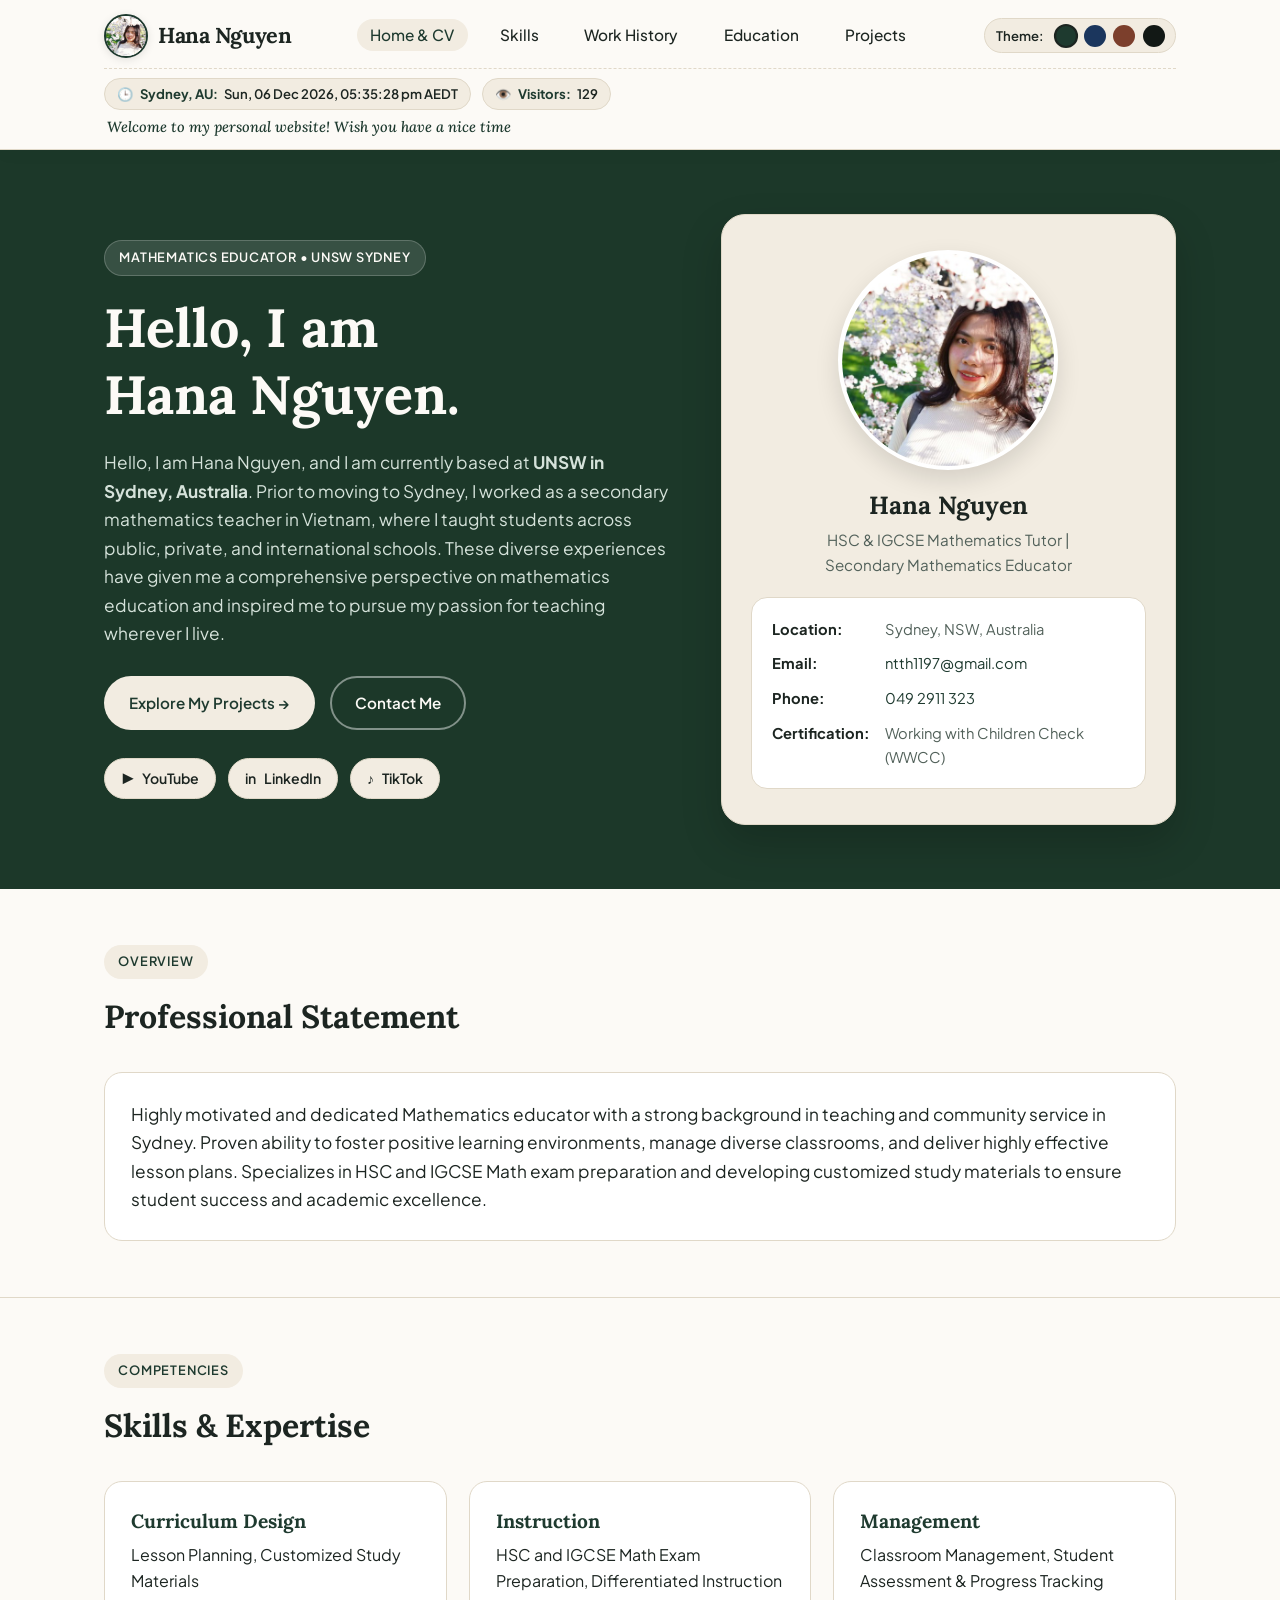
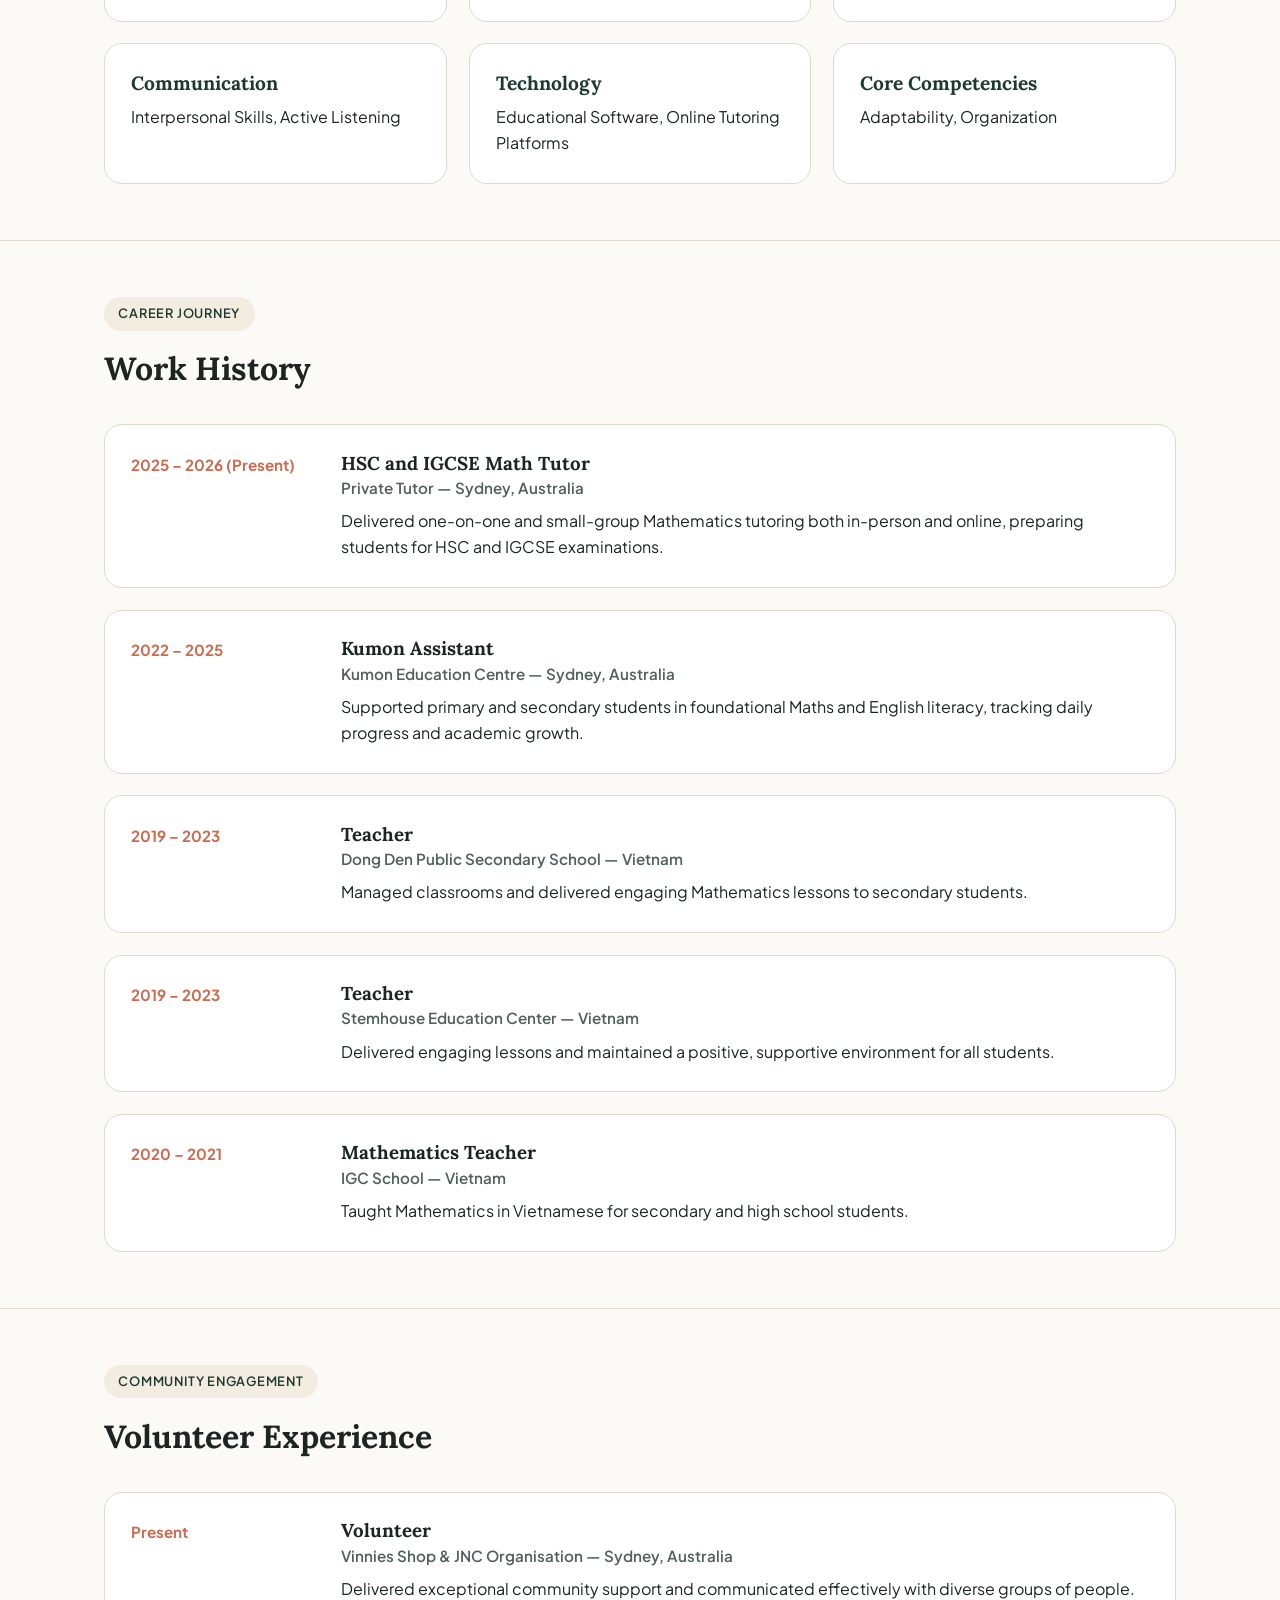
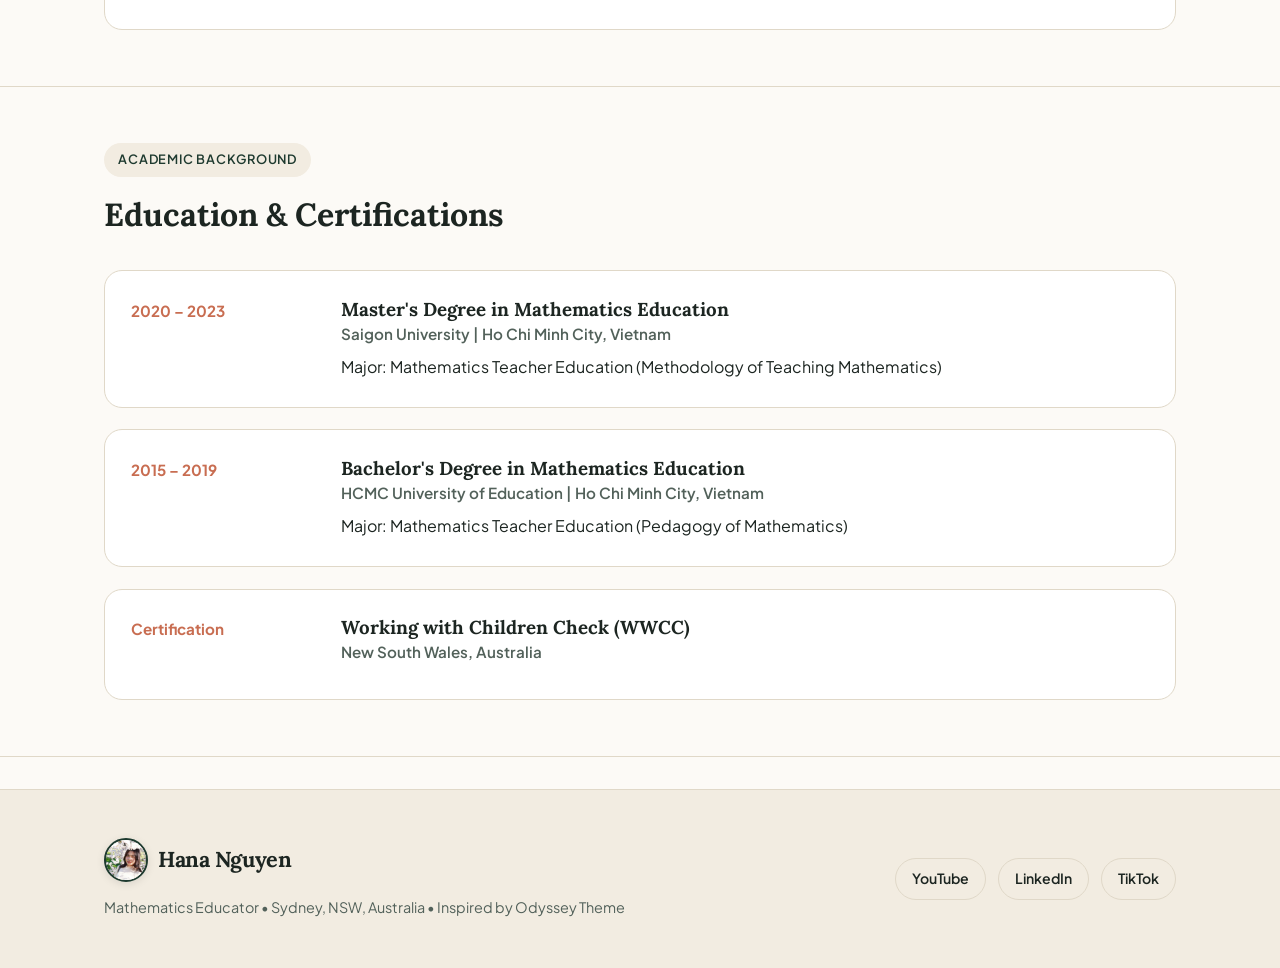
==== index.html @ 04aba938 "Add files via upload" ====
<!DOCTYPE html>
<html lang="en" data-theme="classic">
<head>
  <meta charset="UTF-8" />
  <meta name="viewport" content="width=device-width, initial-scale=1.0" />
  <title>Hana Nguyen | Mathematics Educator Portfolio</title>
  <meta name="description" content="Personal portfolio and CV of Hana Nguyen - Mathematics Educator in Sydney, Australia (UNSW)." />
  <link rel="preconnect" href="https://fonts.googleapis.com">
  <link rel="preconnect" href="https://fonts.gstatic.com" crossorigin>
  <link href="https://fonts.googleapis.com/css2?family=Lora:ital,wght@0,500;0,700;1,400&family=Plus+Jakarta+Sans:wght@400;500;600;700&display=swap" rel="stylesheet">
  <link rel="stylesheet" href="styles.css" />
  <style>
    /* Fallback safety rules in case styles.css is cached */
    .brand-logo-img {
      width: 44px !important;
      height: 44px !important;
      max-width: 44px !important;
      max-height: 44px !important;
      border-radius: 50% !important;
      object-fit: cover !important;
      object-position: center 25% !important;
    }
    .profile-photo-wrapper,
    .profile-photo {
      width: 220px !important;
      height: 220px !important;
      max-width: 220px !important;
      max-height: 220px !important;
      border-radius: 50% !important;
      object-fit: cover !important;
      object-position: center 25% !important;
    }
    .header-subbar {
      margin-top: 0.65rem;
      padding-top: 0.55rem;
      border-top: 1px dashed #e0d8c8;
      display: flex;
      flex-direction: column;
      align-items: flex-start;
      gap: 0.3rem;
    }
    .status-widgets {
      display: flex;
      flex-wrap: wrap;
      align-items: center;
      gap: 0.65rem;
    }
    .status-pill {
      display: inline-flex;
      align-items: center;
      gap: 0.42rem;
      background-color: var(--theme-surface, #f2ece1);
      border: 1px solid var(--theme-border, #e0d8c8);
      font-size: 0.82rem;
      font-weight: 600;
      padding: 0.26rem 0.75rem;
      border-radius: 999px;
    }
    .welcome-line {
      font-family: 'Lora', Georgia, serif;
      font-style: italic;
      font-size: 0.92rem;
      color: var(--theme-primary, #1e3a2f);
      font-weight: 500;
      padding-left: 0.2rem;
    }
  </style>
</head>
<body>

  <!-- Header -->
  <header class="site-header">
    <div class="container">
      <div class="nav-wrapper">
        <a href="index.html" class="brand-logo" title="Hana Nguyen Home" style="display: inline-flex; align-items: center; gap: 10px;">
          <img
            src="profile.jpg"
            alt="Hana Nguyen"
            class="brand-logo-img"
            width="44"
            height="44"
            style="width: 44px; height: 44px; max-width: 44px; max-height: 44px; border-radius: 50%; object-fit: cover; object-position: center 25%; flex-shrink: 0;"
          />
          <span>Hana Nguyen</span>
        </a>
        <nav>
          <ul class="nav-links">
            <li><a href="index.html" class="active">Home &amp; CV</a></li>
            <li><a href="#skills">Skills</a></li>
            <li><a href="#experience">Work History</a></li>
            <li><a href="#education">Education</a></li>
            <li><a href="projects.html">Projects</a></li>
          </ul>
        </nav>
        <div class="theme-switcher" title="Odyssey Theme Switcher">
          <span style="font-size: 0.82rem; font-weight: 600; margin-right: 0.25rem;">Theme:</span>
          <button class="theme-btn active" style="background:#1e3a2f;" onclick="setTheme('classic', this)" aria-label="Classic Forest Theme"></button>
          <button class="theme-btn" style="background:#1b365d;" onclick="setTheme('ocean', this)" aria-label="Ocean Theme"></button>
          <button class="theme-btn" style="background:#7c3f2c;" onclick="setTheme('sand', this)" aria-label="Terracotta Theme"></button>
          <button class="theme-btn" style="background:#121815;" onclick="setTheme('dark', this)" aria-label="Dark Theme"></button>
        </div>
      </div>

      <!-- Top-Left Sydney Clock, Visitor Counter & Welcome Message -->
      <div class="header-subbar">
        <div class="status-widgets">
          <div class="status-pill" title="Current Time in Sydney, NSW, Australia">
            <span>🕒</span>
            <strong>Sydney, AU:</strong>
            <span id="sydney-clock">Loading Sydney time...</span>
          </div>
          <div class="status-pill" title="Total Website Visitors">
            <span>👁️</span>
            <strong>Visitors:</strong>
            <span id="visitor-count">...</span>
          </div>
        </div>
        <div class="welcome-line">
          Welcome to my personal website! Wish you have a nice time
        </div>
      </div>
    </div>
  </header>

  <!-- Hero Section -->
  <main>
    <section class="hero">
      <div class="container hero-grid">
        <div>
          <span class="eyebrow">Mathematics Educator • UNSW Sydney</span>
          <h1>Hello, I am<br>Hana Nguyen.</h1>
          <p class="hero-bio">
            Hello, I am Hana Nguyen, and I am currently based at <strong>UNSW in Sydney, Australia</strong>. Prior to moving to Sydney, I worked as a secondary mathematics teacher in Vietnam, where I taught students across public, private, and international schools. These diverse experiences have given me a comprehensive perspective on mathematics education and inspired me to pursue my passion for teaching wherever I live.
          </p>
          <div class="hero-actions">
            <a href="projects.html" class="btn btn-primary">Explore My Projects →</a>
            <a href="mailto:ntth1197@gmail.com" class="btn btn-outline">Contact Me</a>
          </div>

          <div class="social-links" aria-label="Social Media Links">
            <a class="social-pill" href="https://www.youtube.com/@hannahnguyen1197" target="_blank" rel="noopener noreferrer">
              <span>▶</span> YouTube
            </a>
            <a class="social-pill" href="https://www.linkedin.com/in/hananguyen2032" target="_blank" rel="noopener noreferrer">
              <span>in</span> LinkedIn
            </a>
            <a class="social-pill" href="https://www.tiktok.com/@sansann1197?_r=1&_d=secCgYIASAHKAESPgo8ybvaP9Hiw1yEqId3xFMXYoGvlwo0RnXOLFOsuNCP21WvukDT0A%2BN9YW3cb6ua86VVXFKPe6RQxZWiKJQGgA%3D&_svg=1&checksum=01daa5360ecd79a1a711df788e97491df1dde43c97f0373275a575f93367ddc4&item_author_type=1&panel_source_v2=share_panel&reflow_sign_scene=7&rgssign=8.1.fwd2Ky9ssHoKdyAGJ64oGg&sec_uid=MS4wLjABAAAAig18TuYs-gs7yd3NKh6jT5uXrFYUhqXCjpAFqywmrA1LGJKL1TeZYu0RRx8Nj1e3&sec_user_id=MS4wLjABAAAAig18TuYs-gs7yd3NKh6jT5uXrFYUhqXCjpAFqywmrA1LGJKL1TeZYu0RRx8Nj1e3&share_app_id=1180&share_author_id=7079611484242002945&share_enter_from=personal_homepage&share_link_id=1BE26E54-167F-4D39-8E12-00484408ADDD&share_region=AU&share_scene=1&sharer_language=en&social_share_type=5&source=h5_t&timestamp=1792360132&tt_from=copy&u_code=e115faeff3gfk7&ug_btm=b0%2Cb0&user_id=7079611484242002945&utm_campaign=client_share&utm_medium=ios&utm_source=copy" target="_blank" rel="noopener noreferrer">
              <span>♪</span> TikTok
            </a>
          </div>
        </div>

        <!-- Odyssey Profile Card with Circular Image -->
        <aside class="profile-card">
          <div class="profile-photo-wrapper" style="width: 220px; height: 220px; max-width: 220px; max-height: 220px; margin: 0 auto 1.25rem; border-radius: 50%; overflow: hidden;">
            <img
              src="profile.jpg"
              alt="Hana Nguyen Portrait"
              class="profile-photo"
              width="220"
              height="220"
              style="width: 220px; height: 220px; max-width: 220px; max-height: 220px; border-radius: 50%; object-fit: cover; object-position: center 25%; display: block;"
            />
          </div>
          <h3>Hana Nguyen</h3>
          <p style="color: var(--theme-text-muted); font-size: 0.95rem; margin-top: 0.35rem;">
            HSC &amp; IGCSE Mathematics Tutor |<br>Secondary Mathematics Educator
          </p>
          <ul class="contact-list">
            <li><strong>Location:</strong> <span>Sydney, NSW, Australia</span></li>
            <li><strong>Email:</strong> <a href="mailto:ntth1197@gmail.com">ntth1197@gmail.com</a></li>
            <li><strong>Phone:</strong> <a href="tel:0492911323">049 2911 323</a></li>
            <li><strong>Certification:</strong> <span>Working with Children Check (WWCC)</span></li>
          </ul>
        </aside>
      </div>
    </section>

    <!-- Professional Statement -->
    <section class="section" id="statement">
      <div class="container">
        <div class="section-header">
          <span class="eyebrow">Overview</span>
          <h2>Professional Statement</h2>
        </div>
        <div class="card">
          <p style="font-size: 1.08rem;">
            Highly motivated and dedicated Mathematics educator with a strong background in teaching and community service in Sydney. Proven ability to foster positive learning environments, manage diverse classrooms, and deliver highly effective lesson plans. Specializes in HSC and IGCSE Math exam preparation and developing customized study materials to ensure student success and academic excellence.
          </p>
        </div>
      </div>
    </section>

    <!-- Skills -->
    <section class="section" id="skills">
      <div class="container">
        <div class="section-header">
          <span class="eyebrow">Competencies</span>
          <h2>Skills &amp; Expertise</h2>
        </div>
        <div class="card-grid">
          <div class="card">
            <h3>Curriculum Design</h3>
            <p>Lesson Planning, Customized Study Materials</p>
          </div>
          <div class="card">
            <h3>Instruction</h3>
            <p>HSC and IGCSE Math Exam Preparation, Differentiated Instruction</p>
          </div>
          <div class="card">
            <h3>Management</h3>
            <p>Classroom Management, Student Assessment &amp; Progress Tracking</p>
          </div>
          <div class="card">
            <h3>Communication</h3>
            <p>Interpersonal Skills, Active Listening</p>
          </div>
          <div class="card">
            <h3>Technology</h3>
            <p>Educational Software, Online Tutoring Platforms</p>
          </div>
          <div class="card">
            <h3>Core Competencies</h3>
            <p>Adaptability, Organization</p>
          </div>
        </div>
      </div>
    </section>

    <!-- Work History -->
    <section class="section" id="experience">
      <div class="container">
        <div class="section-header">
          <span class="eyebrow">Career Journey</span>
          <h2>Work History</h2>
        </div>
        <div class="timeline">
          <div class="timeline-item">
            <div class="timeline-period">2025 – 2026 (Present)</div>
            <div>
              <h3>HSC and IGCSE Math Tutor</h3>
              <div class="timeline-org">Private Tutor — Sydney, Australia</div>
              <p>Delivered one-on-one and small-group Mathematics tutoring both in-person and online, preparing students for HSC and IGCSE examinations.</p>
            </div>
          </div>

          <div class="timeline-item">
            <div class="timeline-period">2022 – 2025</div>
            <div>
              <h3>Kumon Assistant</h3>
              <div class="timeline-org">Kumon Education Centre — Sydney, Australia</div>
              <p>Supported primary and secondary students in foundational Maths and English literacy, tracking daily progress and academic growth.</p>
            </div>
          </div>

          <div class="timeline-item">
            <div class="timeline-period">2019 – 2023</div>
            <div>
              <h3>Teacher</h3>
              <div class="timeline-org">Dong Den Public Secondary School — Vietnam</div>
              <p>Managed classrooms and delivered engaging Mathematics lessons to secondary students.</p>
            </div>
          </div>

          <div class="timeline-item">
            <div class="timeline-period">2019 – 2023</div>
            <div>
              <h3>Teacher</h3>
              <div class="timeline-org">Stemhouse Education Center — Vietnam</div>
              <p>Delivered engaging lessons and maintained a positive, supportive environment for all students.</p>
            </div>
          </div>

          <div class="timeline-item">
            <div class="timeline-period">2020 – 2021</div>
            <div>
              <h3>Mathematics Teacher</h3>
              <div class="timeline-org">IGC School — Vietnam</div>
              <p>Taught Mathematics in Vietnamese for secondary and high school students.</p>
            </div>
          </div>
        </div>
      </div>
    </section>

    <!-- Volunteer Experience -->
    <section class="section" id="volunteer">
      <div class="container">
        <div class="section-header">
          <span class="eyebrow">Community Engagement</span>
          <h2>Volunteer Experience</h2>
        </div>
        <div class="timeline">
          <div class="timeline-item">
            <div class="timeline-period">Present</div>
            <div>
              <h3>Volunteer</h3>
              <div class="timeline-org">Vinnies Shop &amp; JNC Organisation — Sydney, Australia</div>
              <p>Delivered exceptional community support and communicated effectively with diverse groups of people.</p>
            </div>
          </div>
        </div>
      </div>
    </section>

    <!-- Education & Certifications -->
    <section class="section" id="education">
      <div class="container">
        <div class="section-header">
          <span class="eyebrow">Academic Background</span>
          <h2>Education &amp; Certifications</h2>
        </div>
        <div class="timeline">
          <div class="timeline-item">
            <div class="timeline-period">2020 – 2023</div>
            <div>
              <h3>Master's Degree in Mathematics Education</h3>
              <div class="timeline-org">Saigon University | Ho Chi Minh City, Vietnam</div>
              <p>Major: Mathematics Teacher Education (Methodology of Teaching Mathematics)</p>
            </div>
          </div>

          <div class="timeline-item">
            <div class="timeline-period">2015 – 2019</div>
            <div>
              <h3>Bachelor's Degree in Mathematics Education</h3>
              <div class="timeline-org">HCMC University of Education | Ho Chi Minh City, Vietnam</div>
              <p>Major: Mathematics Teacher Education (Pedagogy of Mathematics)</p>
            </div>
          </div>

          <div class="timeline-item">
            <div class="timeline-period">Certification</div>
            <div>
              <h3>Working with Children Check (WWCC)</h3>
              <div class="timeline-org">New South Wales, Australia</div>
            </div>
          </div>
        </div>
      </div>
    </section>
  </main>

  <!-- Footer -->
  <footer class="site-footer">
    <div class="container footer-inner">
      <div>
        <a href="index.html" class="brand-logo" style="display: inline-flex; align-items: center; gap: 10px;">
          <img
            src="profile.jpg"
            alt="Hana Nguyen"
            class="brand-logo-img"
            width="44"
            height="44"
            style="width: 44px; height: 44px; max-width: 44px; max-height: 44px; border-radius: 50%; object-fit: cover; object-position: center 25%; flex-shrink: 0;"
          />
          <span>Hana Nguyen</span>
        </a>
        <p style="color: var(--theme-text-muted); font-size: 0.9rem; margin-top: 0.45rem;">
          Mathematics Educator • Sydney, NSW, Australia • Inspired by Odyssey Theme
        </p>
      </div>
      <div class="social-links">
        <a class="social-pill" href="https://www.youtube.com/@hannahnguyen1197" target="_blank" rel="noopener noreferrer">YouTube</a>
        <a class="social-pill" href="https://www.linkedin.com/in/hananguyen2032" target="_blank" rel="noopener noreferrer">LinkedIn</a>
        <a class="social-pill" href="https://www.tiktok.com/@sansann1197" target="_blank" rel="noopener noreferrer">TikTok</a>
      </div>
    </div>
  </footer>

  <script>
    // 1. Theme Switcher
    function setTheme(themeName, btn) {
      document.documentElement.setAttribute('data-theme', themeName);
      localStorage.setItem('hana-odyssey-theme', themeName);
      document.querySelectorAll('.theme-btn').forEach(b => b.classList.remove('active'));
      if (btn) btn.classList.add('active');
    }
    (function() {
      const saved = localStorage.getItem('hana-odyssey-theme');
      if (saved) {
        document.documentElement.setAttribute('data-theme', saved);
      }
    })();

    // 2. Live Sydney, Australia Clock & Date (Australia/Sydney Timezone)
    function updateSydneyClock() {
      const clockEl = document.getElementById('sydney-clock');
      if (!clockEl) return;
      try {
        const now = new Date();
        const formatter = new Intl.DateTimeFormat('en-AU', {
          timeZone: 'Australia/Sydney',
          weekday: 'short',
          day: '2-digit',
          month: 'short',
          year: 'numeric',
          hour: '2-digit',
          minute: '2-digit',
          second: '2-digit',
          hour12: true,
          timeZoneName: 'short'
        });
        clockEl.textContent = formatter.format(now);
      } catch (e) {
        clockEl.textContent = new Date().toLocaleString();
      }
    }
    updateSydneyClock();
    setInterval(updateSydneyClock, 1000);

    // 3. Always-Visible Visitor Counter (Global API + Local Fallback so it never fails)
    (function initVisitorCounter() {
      const counterEl = document.getElementById('visitor-count');
      if (!counterEl) return;

      const storageKey = 'hana_portfolio_visitor_count';
      const sessionKey = 'hana_portfolio_session_counted';
      let localCount = parseInt(localStorage.getItem(storageKey) || '128', 10);

      if (!sessionStorage.getItem(sessionKey)) {
        localCount += 1;
        localStorage.setItem(storageKey, String(localCount));
        sessionStorage.setItem(sessionKey, 'true');
      }
      counterEl.textContent = localCount.toLocaleString();

      // Fetch live global count for hananguyen.github.io
      fetch('https://api.counterapi.dev/v1/hananguyen-github-io/visits/up')
        .then(res => res.json())
        .then(data => {
          if (data && typeof data.count === 'number') {
            const total = Math.max(data.count, localCount);
            localStorage.setItem(storageKey, String(total));
            counterEl.textContent = total.toLocaleString();
          }
        })
        .catch(() => {
          // Keeps the reliable localCount displayed if offline or blocked by adblockers
        });
    })();
  </script>
</body>
</html>
---- styles.css ----
/* Odyssey Theme Inspired Stylesheet for Hana Nguyen Portfolio (v6) */
:root, [data-theme="classic"] {
  --theme-bg: #fcfaf6;
  --theme-surface: #f2ece1;
  --theme-surface-2: #ffffff;
  --theme-hero-bg: #1c3829;
  --theme-hero-text: #fcfaf6;
  --theme-hero-muted: #d5e2da;
  --theme-primary: #1e3a2f;
  --theme-primary-hover: #142820;
  --theme-accent: #c86d51;
  --theme-text: #1c2521;
  --theme-text-muted: #52615a;
  --theme-border: #e0d8c8;
  --theme-on-primary: #ffffff;
}

[data-theme="ocean"] {
  --theme-bg: #f7f9fc;
  --theme-surface: #e8eff7;
  --theme-surface-2: #ffffff;
  --theme-hero-bg: #162f52;
  --theme-hero-text: #f7f9fc;
  --theme-hero-muted: #cfdeef;
  --theme-primary: #1b365d;
  --theme-primary-hover: #112440;
  --theme-accent: #2b7a78;
  --theme-text: #162436;
  --theme-text-muted: #4f6278;
  --theme-border: #d4e0ed;
  --theme-on-primary: #ffffff;
}

[data-theme="sand"] {
  --theme-bg: #fdfaf7;
  --theme-surface: #f5ebe1;
  --theme-surface-2: #ffffff;
  --theme-hero-bg: #693322;
  --theme-hero-text: #fdfaf7;
  --theme-hero-muted: #edd8ce;
  --theme-primary: #7c3f2c;
  --theme-primary-hover: #5b2c1e;
  --theme-accent: #2d5a4c;
  --theme-text: #2b1d18;
  --theme-text-muted: #6e564e;
  --theme-border: #e6d5c7;
  --theme-on-primary: #ffffff;
}

[data-theme="dark"] {
  --theme-bg: #121815;
  --theme-surface: #1c2621;
  --theme-surface-2: #232f29;
  --theme-hero-bg: #17221c;
  --theme-hero-text: #eef2ef;
  --theme-hero-muted: #b5c7be;
  --theme-primary: #76b596;
  --theme-primary-hover: #90c9ad;
  --theme-accent: #e08b6f;
  --theme-text: #eef2ef;
  --theme-text-muted: #a7b8b0;
  --theme-border: #2f3e37;
  --theme-on-primary: #121815;
}

* {
  box-sizing: border-box;
  margin: 0;
  padding: 0;
}

html {
  scroll-behavior: smooth;
}

body {
  font-family: 'Plus Jakarta Sans', -apple-system, BlinkMacSystemFont, 'Segoe UI', Roboto, sans-serif;
  background-color: var(--theme-bg);
  color: var(--theme-text);
  line-height: 1.65;
  transition: background-color 0.25s ease, color 0.25s ease;
}

img {
  max-width: 100%;
  height: auto;
  display: block;
}

h1, h2, h3, h4, .brand-logo {
  font-family: 'Lora', Georgia, serif;
  line-height: 1.25;
  color: var(--theme-text);
}

a {
  color: var(--theme-primary);
  text-decoration: none;
  transition: all 0.2s ease;
}

.container {
  max-width: 1120px;
  margin: 0 auto;
  padding: 0 1.5rem;
}

/* Header & Navigation */
.site-header {
  position: sticky;
  top: 0;
  z-index: 100;
  background: var(--theme-bg);
  border-bottom: 1px solid var(--theme-border);
  padding: 0.85rem 0 0.65rem;
  box-shadow: 0 4px 16px rgba(0, 0, 0, 0.03);
}

.nav-wrapper {
  display: flex;
  align-items: center;
  justify-content: space-between;
  gap: 1rem;
  flex-wrap: wrap;
}

.brand-logo {
  display: inline-flex;
  align-items: center;
  gap: 0.75rem;
  font-size: 1.35rem;
  font-weight: 700;
  color: var(--theme-text);
  letter-spacing: -0.02em;
}

.brand-logo-img {
  width: 44px !important;
  height: 44px !important;
  max-width: 44px !important;
  max-height: 44px !important;
  border-radius: 50% !important;
  object-fit: cover !important;
  object-position: center 25% !important;
  border: 2px solid var(--theme-primary);
  box-shadow: 0 2px 8px rgba(0, 0, 0, 0.1);
  flex-shrink: 0;
}

.nav-links {
  display: flex;
  align-items: center;
  gap: 1.15rem;
  list-style: none;
  flex-wrap: wrap;
}

.nav-links a {
  color: var(--theme-text);
  font-weight: 500;
  font-size: 0.96rem;
  padding: 0.4rem 0.85rem;
  border-radius: 999px;
}

.nav-links a:hover,
.nav-links a.active {
  background-color: var(--theme-surface);
  color: var(--theme-primary);
}

/* Top-Left Status Bar (Sydney Clock, Visitor Counter & Welcome Message) */
.header-subbar {
  margin-top: 0.65rem;
  padding-top: 0.55rem;
  border-top: 1px dashed var(--theme-border);
  display: flex;
  flex-direction: column;
  align-items: flex-start;
  gap: 0.3rem;
}

.status-widgets {
  display: flex;
  flex-wrap: wrap;
  align-items: center;
  gap: 0.65rem;
}

.status-pill {
  display: inline-flex;
  align-items: center;
  gap: 0.42rem;
  background-color: var(--theme-surface);
  border: 1px solid var(--theme-border);
  color: var(--theme-text);
  font-size: 0.82rem;
  font-weight: 600;
  padding: 0.26rem 0.75rem;
  border-radius: 999px;
}

.status-pill strong {
  color: var(--theme-primary);
}

.welcome-line {
  font-family: 'Lora', Georgia, serif;
  font-style: italic;
  font-size: 0.92rem;
  color: var(--theme-primary);
  font-weight: 500;
  padding-left: 0.2rem;
}

/* Hero Section (Odyssey Forest Split Banner) */
.hero {
  background-color: var(--theme-hero-bg);
  color: var(--theme-hero-text);
  padding: 4rem 0;
}

.hero-grid {
  display: grid;
  grid-template-columns: 1.25fr 1fr;
  gap: 3rem;
  align-items: center;
}

.eyebrow {
  display: inline-block;
  background-color: var(--theme-surface);
  color: var(--theme-primary);
  font-weight: 600;
  font-size: 0.8rem;
  text-transform: uppercase;
  letter-spacing: 0.06em;
  padding: 0.4rem 0.9rem;
  border-radius: 999px;
  margin-bottom: 1.15rem;
}

.hero .eyebrow {
  background-color: rgba(255, 255, 255, 0.12);
  color: var(--theme-hero-text);
  border: 1px solid rgba(255, 255, 255, 0.2);
}

.hero h1 {
  color: var(--theme-hero-text);
  font-size: clamp(2.3rem, 4.2vw, 3.4rem);
  margin-bottom: 1.25rem;
}

.hero-bio {
  font-size: 1.08rem;
  color: var(--theme-hero-muted);
  margin-bottom: 1.75rem;
}

.hero-actions {
  display: flex;
  flex-wrap: wrap;
  gap: 0.9rem;
  margin-bottom: 1.75rem;
}

.btn {
  display: inline-flex;
  align-items: center;
  gap: 0.5rem;
  padding: 0.78rem 1.45rem;
  border-radius: 999px;
  font-weight: 600;
  font-size: 0.95rem;
  cursor: pointer;
  border: 2px solid transparent;
}

.btn-primary {
  background-color: var(--theme-surface);
  color: var(--theme-primary);
}

.btn-primary:hover {
  background-color: #ffffff;
  transform: translateY(-1px);
}

.btn-outline {
  background-color: transparent;
  border-color: rgba(255, 255, 255, 0.45);
  color: var(--theme-hero-text);
}

.btn-outline:hover {
  background-color: rgba(255, 255, 255, 0.1);
}

.btn-section-outline {
  background-color: transparent;
  border-color: var(--theme-primary);
  color: var(--theme-primary);
}

.btn-section-outline:hover {
  background-color: var(--theme-surface);
}

/* Social Pills */
.social-links {
  display: flex;
  flex-wrap: wrap;
  gap: 0.75rem;
}

.social-pill {
  display: inline-flex;
  align-items: center;
  gap: 0.5rem;
  padding: 0.5rem 1rem;
  border-radius: 999px;
  background-color: var(--theme-surface);
  border: 1px solid var(--theme-border);
  color: var(--theme-text);
  font-size: 0.88rem;
  font-weight: 600;
}

.social-pill:hover {
  transform: translateY(-2px);
  background-color: #ffffff;
}

/* Profile Card with Circular Blossom Portrait */
.profile-card {
  background-color: var(--theme-surface);
  color: var(--theme-text);
  border-radius: 24px;
  padding: 2.2rem 1.8rem;
  border: 1px solid var(--theme-border);
  box-shadow: 0 18px 40px rgba(0, 0, 0, 0.18);
  text-align: center;
}

.profile-photo-wrapper {
  width: 220px !important;
  height: 220px !important;
  max-width: 220px !important;
  max-height: 220px !important;
  margin: 0 auto 1.35rem;
  border-radius: 50% !important;
  overflow: hidden;
  border: 4px solid var(--theme-surface-2);
  box-shadow: 0 10px 24px rgba(0, 0, 0, 0.12);
  background-color: var(--theme-surface-2);
}

.profile-photo {
  width: 220px !important;
  height: 220px !important;
  max-width: 220px !important;
  max-height: 220px !important;
  border-radius: 50% !important;
  object-fit: cover !important;
  object-position: center 25% !important;
  display: block;
}

.profile-card h3 {
  font-size: 1.55rem;
  color: var(--theme-text);
}

.contact-list {
  list-style: none;
  margin-top: 1.25rem;
  display: grid;
  gap: 0.65rem;
  font-size: 0.92rem;
  text-align: left;
  background: var(--theme-surface-2);
  padding: 1.15rem 1.25rem;
  border-radius: 16px;
  border: 1px solid var(--theme-border);
}

.contact-list li {
  display: grid;
  grid-template-columns: 105px 1fr;
  gap: 0.5rem;
  color: var(--theme-text-muted);
}

.contact-list strong {
  color: var(--theme-text);
}

/* Sections */
.section {
  padding: 3.5rem 0;
  border-bottom: 1px solid var(--theme-border);
}

.section-header {
  margin-bottom: 2.2rem;
}

.section-header h2 {
  font-size: 2rem;
  margin-bottom: 0.5rem;
}

.section-header p {
  color: var(--theme-text-muted);
}

/* Cards & Grids */
.card-grid {
  display: grid;
  grid-template-columns: repeat(auto-fit, minmax(290px, 1fr));
  gap: 1.35rem;
}

.card {
  background-color: var(--theme-surface-2);
  border: 1px solid var(--theme-border);
  border-radius: 18px;
  padding: 1.65rem;
  transition: transform 0.2s ease, box-shadow 0.2s ease;
}

.card:hover {
  transform: translateY(-3px);
  box-shadow: 0 12px 24px rgba(0, 0, 0, 0.05);
}

.card h3 {
  font-size: 1.2rem;
  margin-bottom: 0.55rem;
  color: var(--theme-primary);
}

/* Timeline for Work & Education */
.timeline {
  display: grid;
  gap: 1.35rem;
}

.timeline-item {
  background-color: var(--theme-surface-2);
  border: 1px solid var(--theme-border);
  border-radius: 18px;
  padding: 1.65rem;
  display: grid;
  grid-template-columns: 190px 1fr;
  gap: 1.25rem;
}

.timeline-period {
  font-weight: 700;
  color: var(--theme-accent);
  font-size: 0.95rem;
}

.timeline-org {
  color: var(--theme-text-muted);
  font-weight: 600;
  margin-bottom: 0.5rem;
  font-size: 0.95rem;
}

/* Video Embeds */
.video-grid {
  display: grid;
  grid-template-columns: repeat(auto-fit, minmax(310px, 1fr));
  gap: 1.5rem;
  margin-top: 1.5rem;
}

.video-card {
  background-color: var(--theme-surface-2);
  border: 1px solid var(--theme-border);
  border-radius: 18px;
  overflow: hidden;
  box-shadow: 0 8px 20px rgba(0, 0, 0, 0.04);
}

.video-wrapper {
  position: relative;
  padding-bottom: 56.25%;
  height: 0;
  overflow: hidden;
  background: #000;
}

.video-wrapper iframe {
  position: absolute;
  top: 0;
  left: 0;
  width: 100%;
  height: 100%;
  border: 0;
}

.video-info {
  padding: 1.2rem 1.4rem;
}

.video-info h4 {
  font-size: 1.08rem;
  margin-bottom: 0.4rem;
}

/* Odyssey-style Theme Switcher Bar */
.theme-switcher {
  display: flex;
  align-items: center;
  gap: 0.45rem;
  background-color: var(--theme-surface);
  padding: 0.35rem 0.65rem;
  border-radius: 999px;
  border: 1px solid var(--theme-border);
}

.theme-btn {
  width: 22px;
  height: 22px;
  border-radius: 50%;
  border: 2px solid transparent;
  cursor: pointer;
}

.theme-btn.active {
  border-color: var(--theme-text);
  transform: scale(1.1);
}

/* Footer */
.site-footer {
  background-color: var(--theme-surface);
  border-top: 1px solid var(--theme-border);
  padding: 3rem 0;
  margin-top: 2rem;
}

.footer-inner {
  display: flex;
  justify-content: space-between;
  align-items: center;
  flex-wrap: wrap;
  gap: 1.5rem;
}

@media (max-width: 820px) {
  .hero-grid {
    grid-template-columns: 1fr;
  }
  .timeline-item {
    grid-template-columns: 1fr;
    gap: 0.4rem;
  }
}
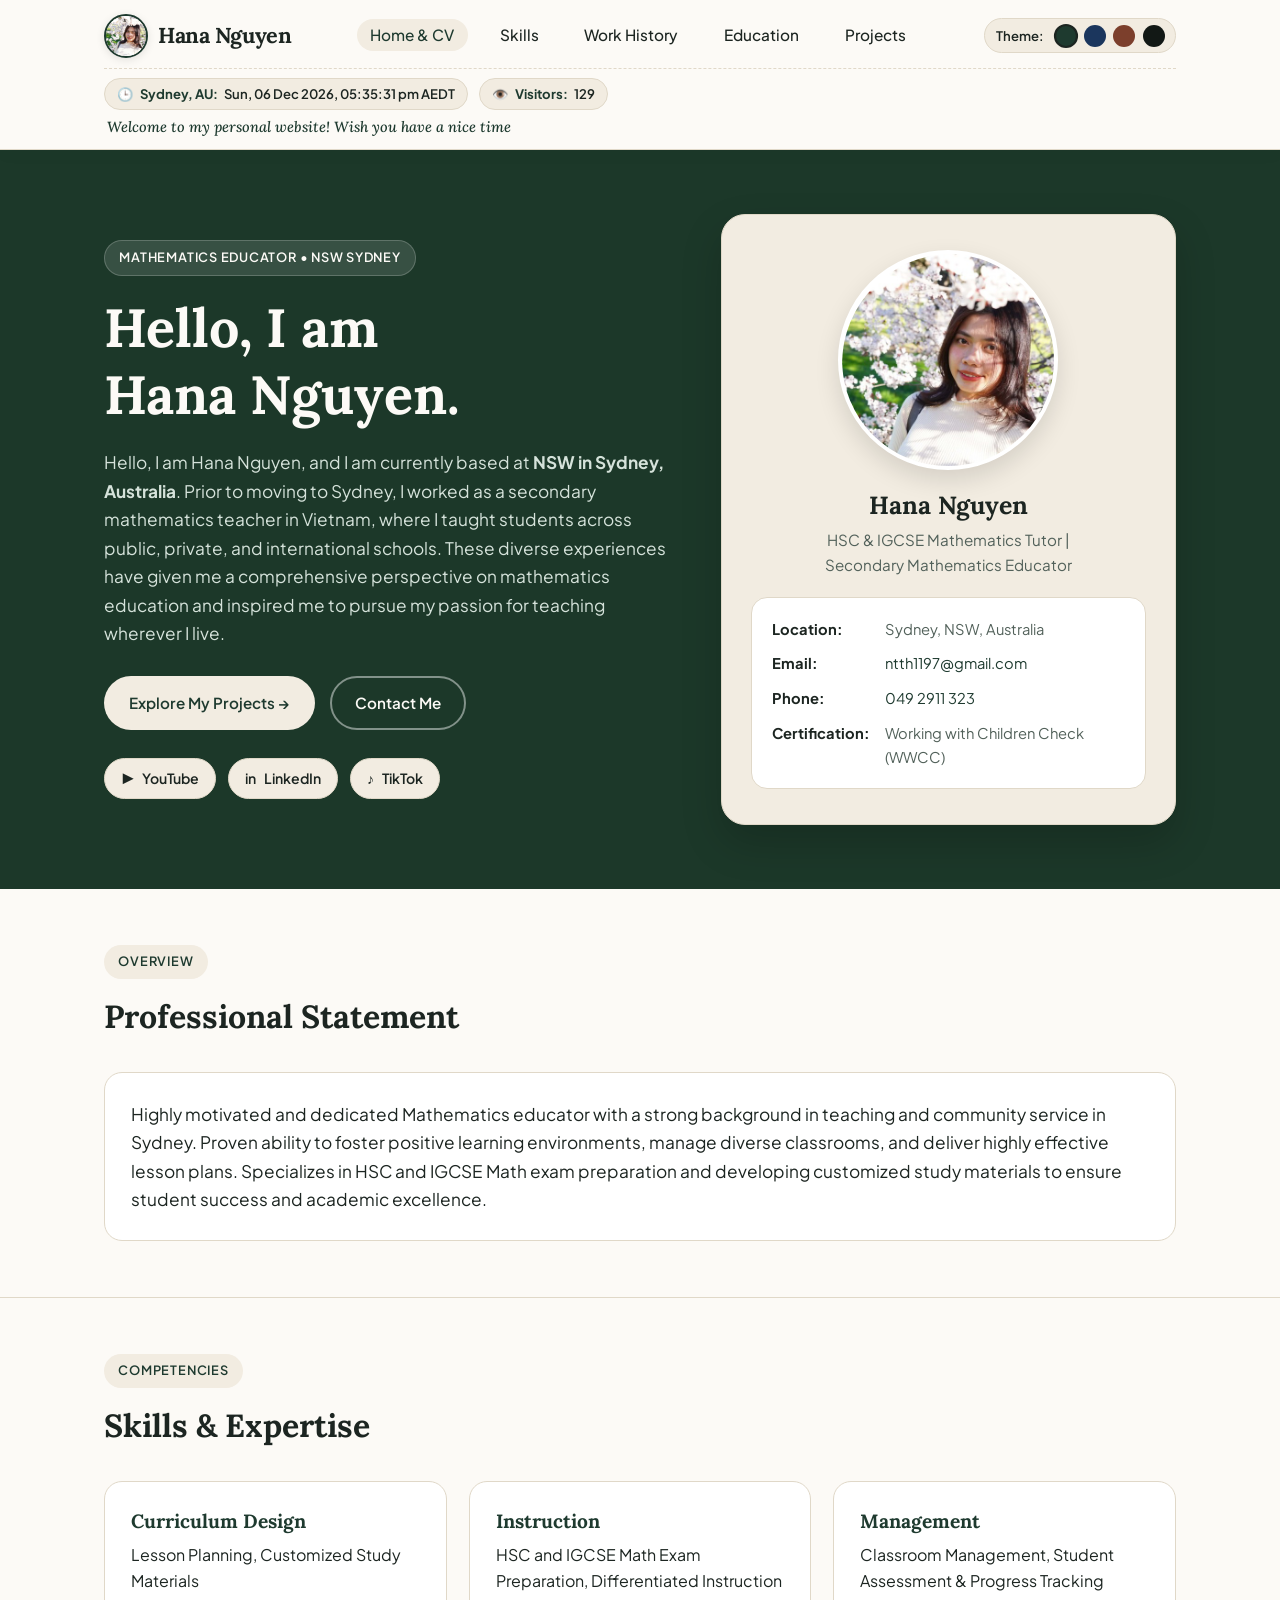
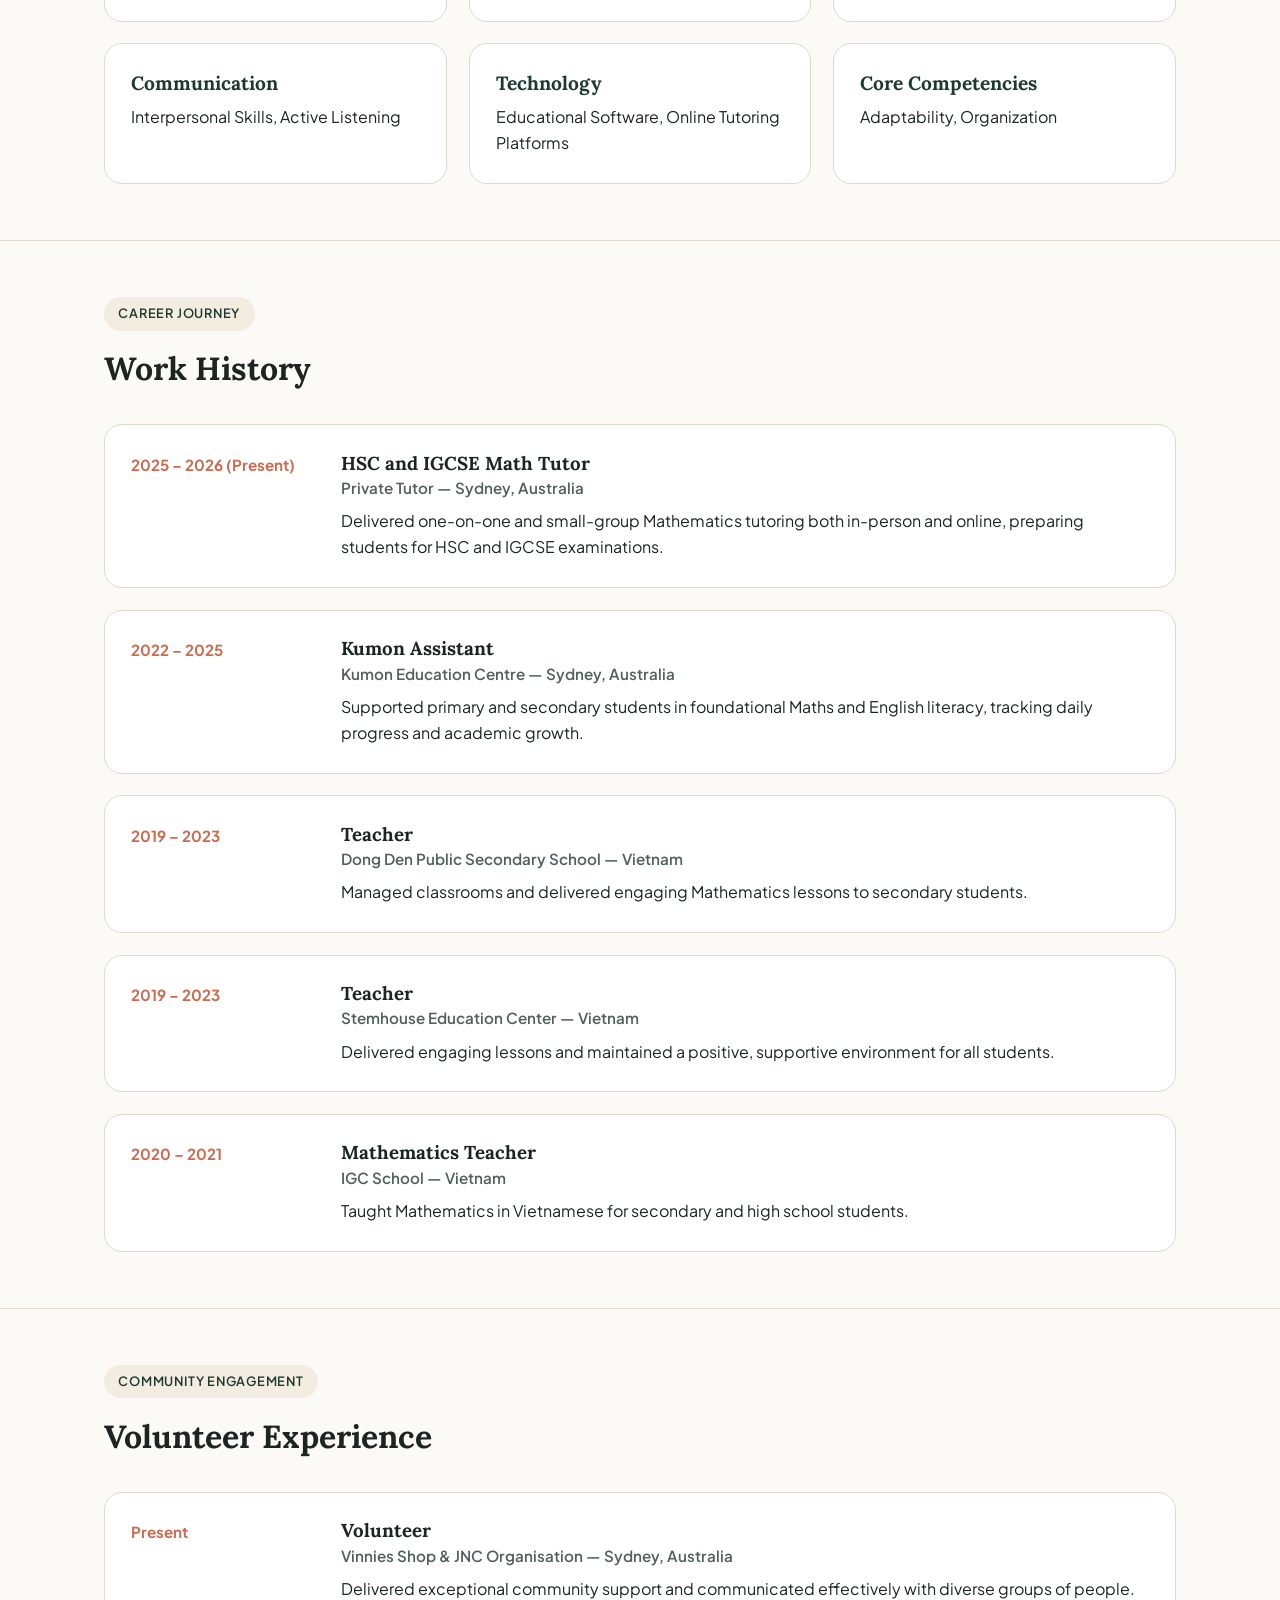
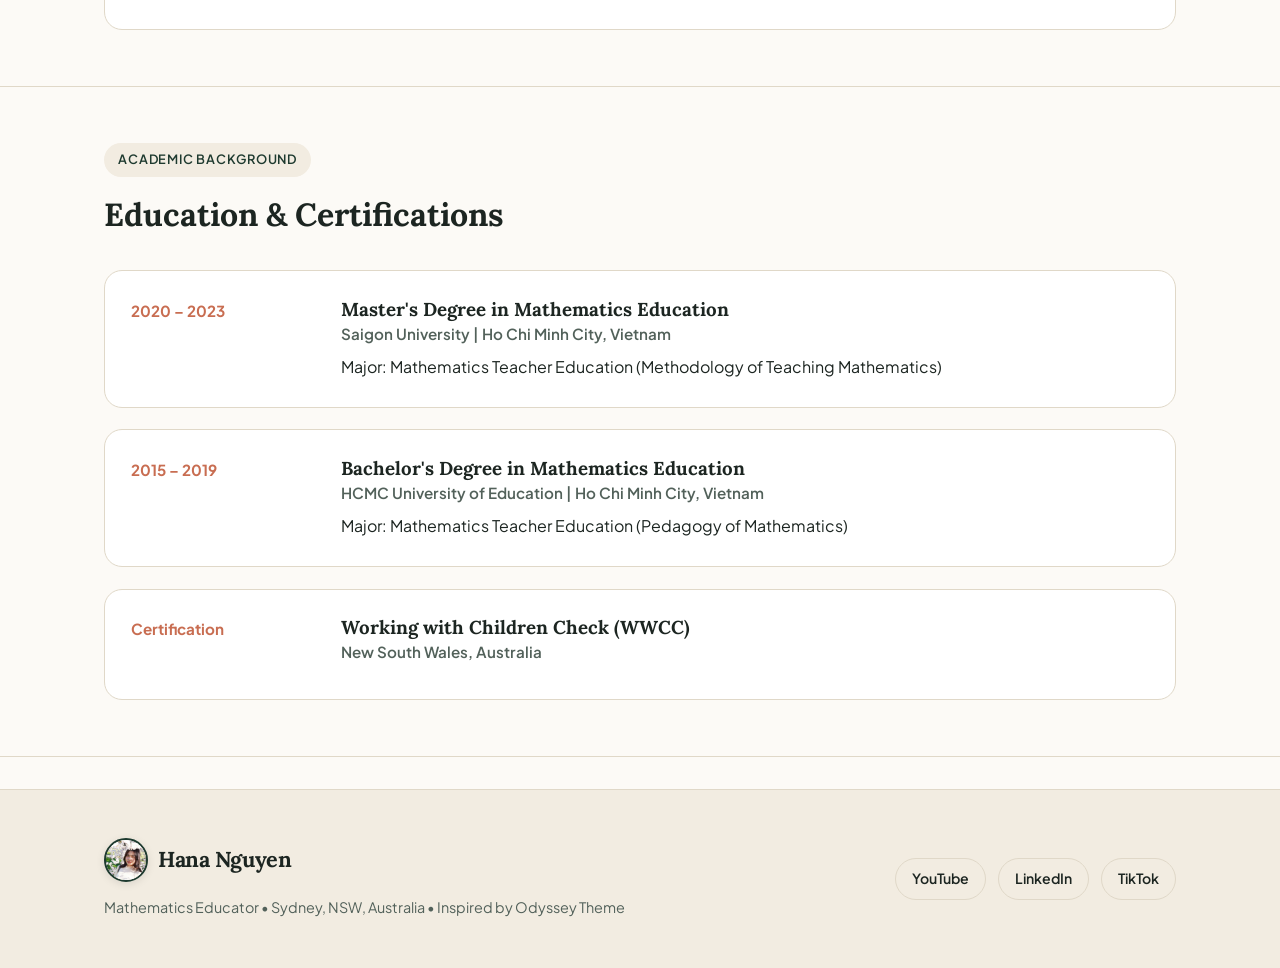
==== commit be92e5d9: "Update index.html" ====
--- a/index.html
+++ b/index.html
@@ -127,10 +127,10 @@
     <section class="hero">
       <div class="container hero-grid">
         <div>
-          <span class="eyebrow">Mathematics Educator • UNSW Sydney</span>
+          <span class="eyebrow">Mathematics Educator • NSW Sydney</span>
           <h1>Hello, I am<br>Hana Nguyen.</h1>
           <p class="hero-bio">
-            Hello, I am Hana Nguyen, and I am currently based at <strong>UNSW in Sydney, Australia</strong>. Prior to moving to Sydney, I worked as a secondary mathematics teacher in Vietnam, where I taught students across public, private, and international schools. These diverse experiences have given me a comprehensive perspective on mathematics education and inspired me to pursue my passion for teaching wherever I live.
+            Hello, I am Hana Nguyen, and I am currently based at <strong>NSW in Sydney, Australia</strong>. Prior to moving to Sydney, I worked as a secondary mathematics teacher in Vietnam, where I taught students across public, private, and international schools. These diverse experiences have given me a comprehensive perspective on mathematics education and inspired me to pursue my passion for teaching wherever I live.
           </p>
           <div class="hero-actions">
             <a href="projects.html" class="btn btn-primary">Explore My Projects →</a>
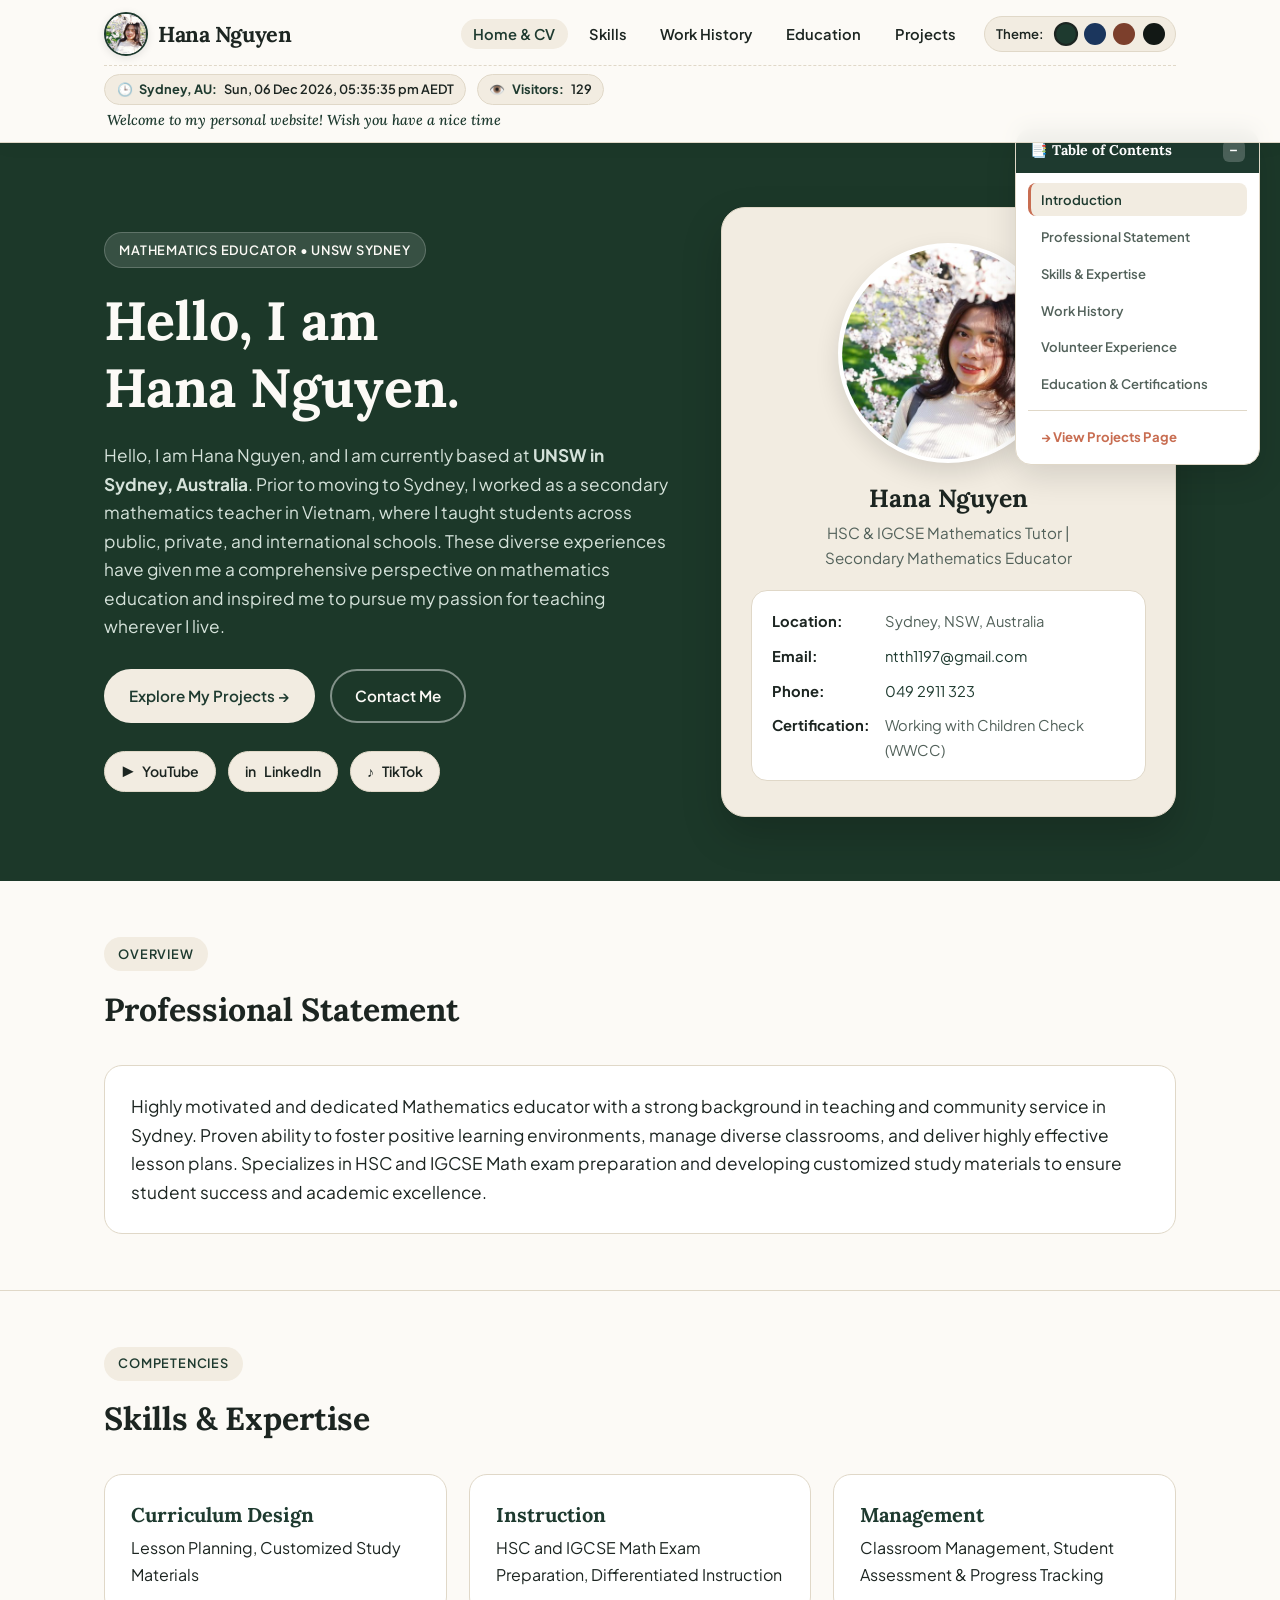
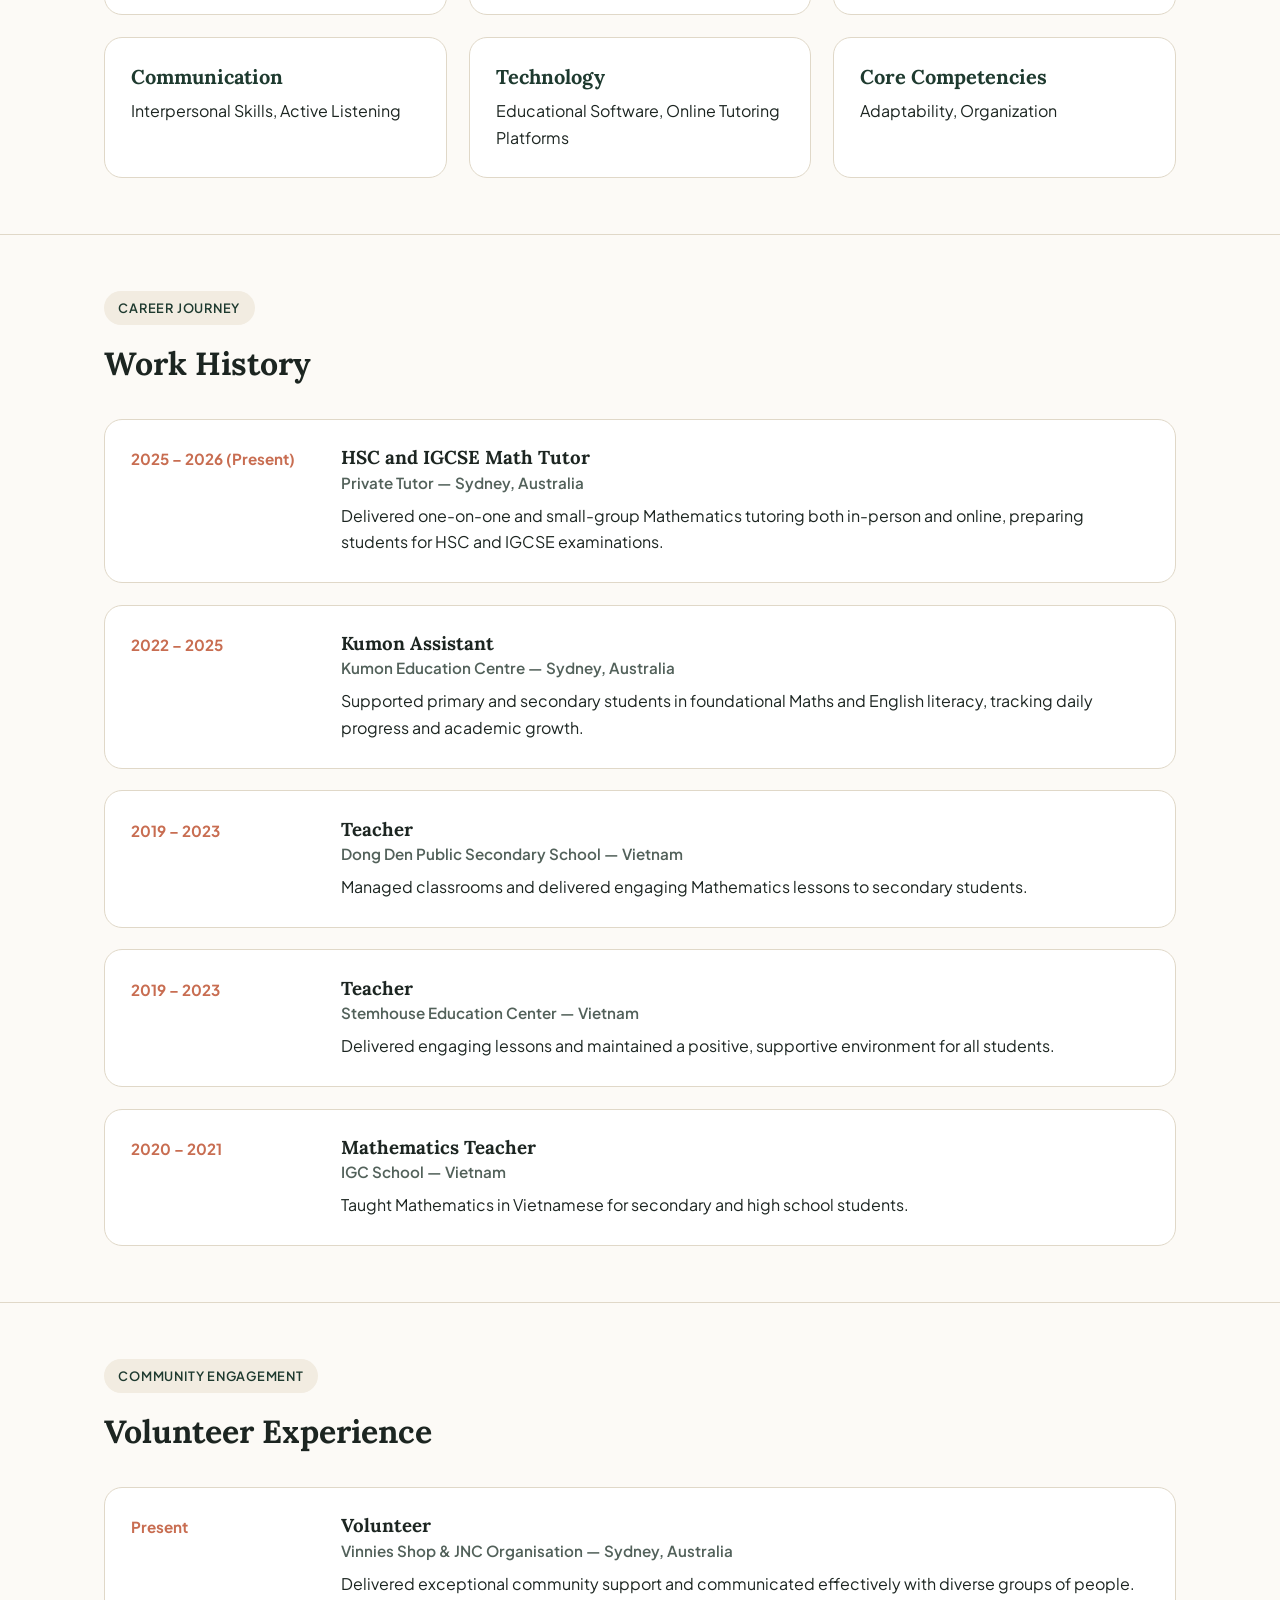
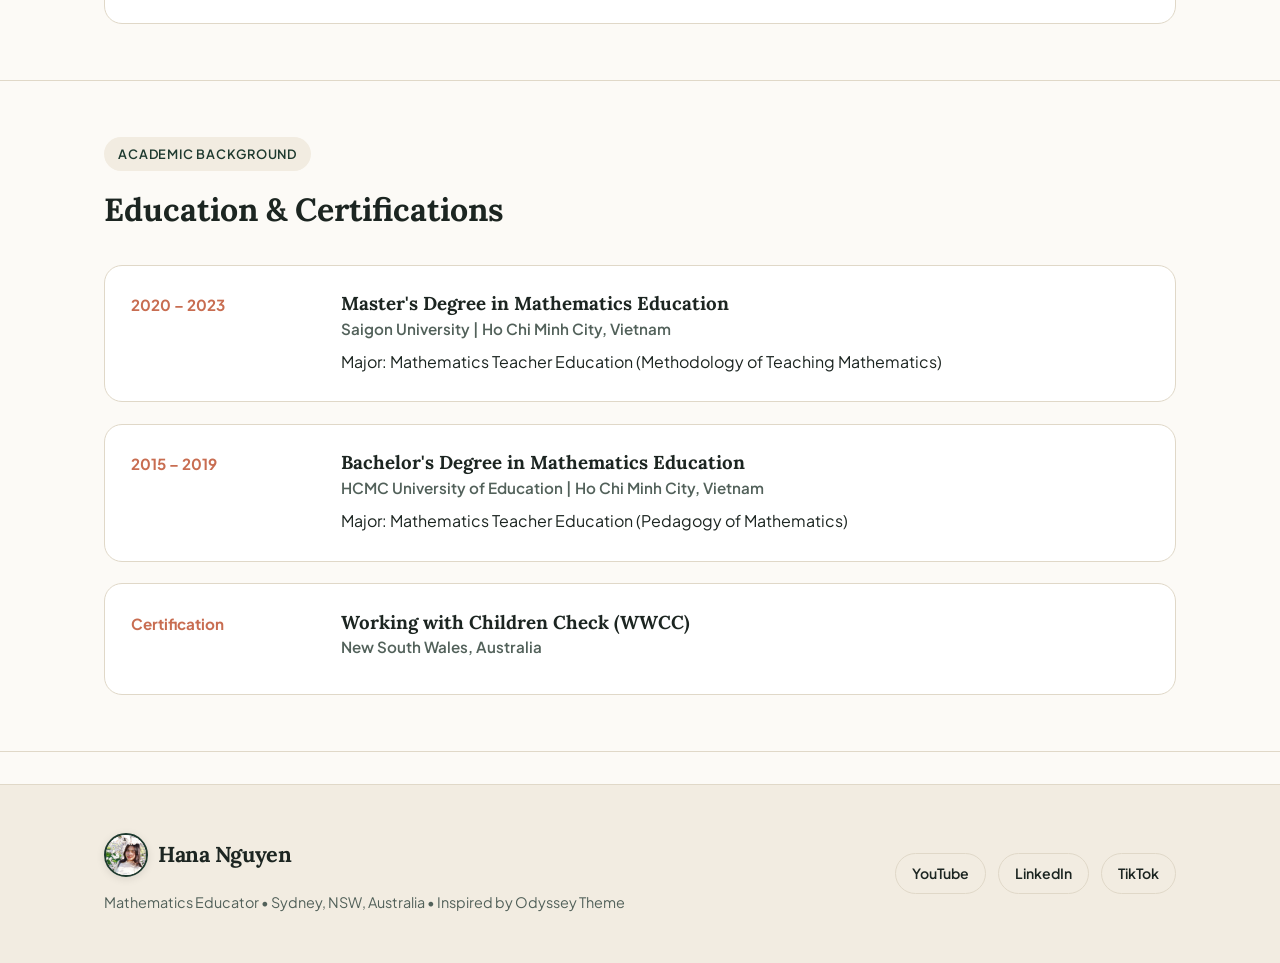
==== commit 681ecc5d: "Add files via upload" ====
--- a/index.html
+++ b/index.html
@@ -10,7 +10,7 @@
   <link href="https://fonts.googleapis.com/css2?family=Lora:ital,wght@0,500;0,700;1,400&family=Plus+Jakarta+Sans:wght@400;500;600;700&display=swap" rel="stylesheet">
   <link rel="stylesheet" href="styles.css" />
   <style>
-    /* Fallback safety rules in case styles.css is cached */
+    /* Inline safety rules so layout, images & fixed top-right TOC always work even if styles.css is cached */
     .brand-logo-img {
       width: 44px !important;
       height: 44px !important;
@@ -31,13 +31,13 @@
       object-position: center 25% !important;
     }
     .header-subbar {
-      margin-top: 0.65rem;
-      padding-top: 0.55rem;
+      margin-top: 0.55rem;
+      padding-top: 0.5rem;
       border-top: 1px dashed #e0d8c8;
       display: flex;
       flex-direction: column;
       align-items: flex-start;
-      gap: 0.3rem;
+      gap: 0.25rem;
     }
     .status-widgets {
       display: flex;
@@ -51,22 +51,134 @@
       gap: 0.42rem;
       background-color: var(--theme-surface, #f2ece1);
       border: 1px solid var(--theme-border, #e0d8c8);
-      font-size: 0.82rem;
+      font-size: 0.8rem;
       font-weight: 600;
-      padding: 0.26rem 0.75rem;
+      padding: 0.24rem 0.72rem;
       border-radius: 999px;
     }
     .welcome-line {
       font-family: 'Lora', Georgia, serif;
       font-style: italic;
-      font-size: 0.92rem;
+      font-size: 0.9rem;
       color: var(--theme-primary, #1e3a2f);
       font-weight: 500;
       padding-left: 0.2rem;
     }
+    .floating-toc {
+      position: fixed;
+      top: 128px;
+      right: 20px;
+      z-index: 99;
+      width: 245px;
+      background-color: var(--theme-surface-2, #ffffff);
+      border: 1px solid var(--theme-border, #e0d8c8);
+      border-radius: 16px;
+      box-shadow: 0 12px 32px rgba(0, 0, 0, 0.12);
+      overflow: hidden;
+    }
+    .floating-toc.collapsed {
+      width: auto;
+      min-width: 140px;
+    }
+    .floating-toc.collapsed .toc-body {
+      display: none;
+    }
+    .toc-header {
+      display: flex;
+      align-items: center;
+      justify-content: space-between;
+      gap: 0.5rem;
+      padding: 0.65rem 0.9rem;
+      background-color: var(--theme-primary, #1e3a2f);
+      color: #ffffff;
+      font-family: 'Lora', Georgia, serif;
+      font-size: 0.88rem;
+      font-weight: 700;
+      cursor: pointer;
+    }
+    .toc-toggle-btn {
+      background: rgba(255, 255, 255, 0.2);
+      color: #ffffff;
+      border: none;
+      border-radius: 6px;
+      width: 22px;
+      height: 22px;
+      cursor: pointer;
+      font-weight: 700;
+    }
+    .toc-body {
+      padding: 0.65rem 0.75rem;
+    }
+    .toc-list {
+      list-style: none;
+      display: grid;
+      gap: 0.25rem;
+      margin: 0;
+      padding: 0;
+    }
+    .toc-list a {
+      display: block;
+      font-size: 0.82rem;
+      font-weight: 600;
+      color: var(--theme-text-muted, #52615a);
+      padding: 0.35rem 0.6rem;
+      border-radius: 8px;
+      border-left: 3px solid transparent;
+      text-decoration: none;
+    }
+    .toc-list a:hover,
+    .toc-list a.active {
+      background-color: var(--theme-surface, #f2ece1);
+      color: var(--theme-primary, #1e3a2f);
+      border-left-color: var(--theme-accent, #c86d51);
+    }
+    .toc-list .toc-sub {
+      padding-left: 1.25rem;
+      font-size: 0.78rem;
+      font-weight: 500;
+    }
+    .school-stem-block {
+      background-color: var(--theme-surface-2, #ffffff);
+      border: 1px solid var(--theme-border, #e0d8c8);
+      border-radius: 20px;
+      padding: 1.85rem;
+      margin-bottom: 2rem;
+    }
+    .stem-photo-grid {
+      display: grid;
+      grid-template-columns: repeat(auto-fit, minmax(260px, 1fr));
+      gap: 1.35rem;
+      margin-top: 1rem;
+    }
+    .stem-photo-card {
+      border: 1px solid var(--theme-border, #e0d8c8);
+      border-radius: 16px;
+      overflow: hidden;
+      background: var(--theme-surface, #f2ece1);
+    }
+    .stem-photo-frame {
+      width: 100%;
+      aspect-ratio: 16 / 10;
+      overflow: hidden;
+      background: #ffffff;
+    }
+    .stem-photo-frame img {
+      width: 100%;
+      height: 100%;
+      object-fit: cover;
+      display: block;
+    }
+    .stem-photo-caption {
+      padding: 0.7rem 1rem;
+      font-size: 0.88rem;
+      font-weight: 600;
+      text-align: center;
+      background: var(--theme-surface-2, #ffffff);
+      border-top: 1px solid var(--theme-border, #e0d8c8);
+    }
   </style>
 </head>
-<body>
+<body id="top">
 
   <!-- Header -->
   <header class="site-header">
@@ -83,21 +195,24 @@
           />
           <span>Hana Nguyen</span>
         </a>
-        <nav>
-          <ul class="nav-links">
-            <li><a href="index.html" class="active">Home &amp; CV</a></li>
-            <li><a href="#skills">Skills</a></li>
-            <li><a href="#experience">Work History</a></li>
-            <li><a href="#education">Education</a></li>
-            <li><a href="projects.html">Projects</a></li>
-          </ul>
-        </nav>
-        <div class="theme-switcher" title="Odyssey Theme Switcher">
-          <span style="font-size: 0.82rem; font-weight: 600; margin-right: 0.25rem;">Theme:</span>
-          <button class="theme-btn active" style="background:#1e3a2f;" onclick="setTheme('classic', this)" aria-label="Classic Forest Theme"></button>
-          <button class="theme-btn" style="background:#1b365d;" onclick="setTheme('ocean', this)" aria-label="Ocean Theme"></button>
-          <button class="theme-btn" style="background:#7c3f2c;" onclick="setTheme('sand', this)" aria-label="Terracotta Theme"></button>
-          <button class="theme-btn" style="background:#121815;" onclick="setTheme('dark', this)" aria-label="Dark Theme"></button>
+
+        <div class="nav-right-group">
+          <nav aria-label="Primary Navigation">
+            <ul class="nav-links">
+              <li><a href="index.html" class="active">Home &amp; CV</a></li>
+              <li><a href="#skills">Skills</a></li>
+              <li><a href="#experience">Work History</a></li>
+              <li><a href="#education">Education</a></li>
+              <li><a href="projects.html">Projects</a></li>
+            </ul>
+          </nav>
+          <div class="theme-switcher" title="Odyssey Theme Switcher">
+            <span style="font-size: 0.82rem; font-weight: 600; margin-right: 0.25rem;">Theme:</span>
+            <button class="theme-btn active" style="background:#1e3a2f;" onclick="setTheme('classic', this)" aria-label="Classic Forest Theme"></button>
+            <button class="theme-btn" style="background:#1b365d;" onclick="setTheme('ocean', this)" aria-label="Ocean Theme"></button>
+            <button class="theme-btn" style="background:#7c3f2c;" onclick="setTheme('sand', this)" aria-label="Terracotta Theme"></button>
+            <button class="theme-btn" style="background:#121815;" onclick="setTheme('dark', this)" aria-label="Dark Theme"></button>
+          </div>
         </div>
       </div>
 
@@ -122,15 +237,35 @@
     </div>
   </header>
 
+  <!-- Fixed Top-Right Table of Contents (Luon hien thi o goc phai phia tren man hinh) -->
+  <aside class="floating-toc" id="floating-toc" aria-label="Table of Contents">
+    <div class="toc-header" onclick="toggleToc()">
+      <span>📑 Table of Contents</span>
+      <button class="toc-toggle-btn" id="toc-toggle-btn" aria-label="Toggle Table of Contents">−</button>
+    </div>
+    <div class="toc-body">
+      <ul class="toc-list">
+        <li><a href="#hero-intro" class="active">Introduction</a></li>
+        <li><a href="#statement">Professional Statement</a></li>
+        <li><a href="#skills">Skills &amp; Expertise</a></li>
+        <li><a href="#experience">Work History</a></li>
+        <li><a href="#volunteer">Volunteer Experience</a></li>
+        <li><a href="#education">Education &amp; Certifications</a></li>
+        <li class="toc-divider"></li>
+        <li><a href="projects.html" style="color: var(--theme-accent); font-weight: 700;">→ View Projects Page</a></li>
+      </ul>
+    </div>
+  </aside>
+
   <!-- Hero Section -->
   <main>
-    <section class="hero">
+    <section class="hero" id="hero-intro">
       <div class="container hero-grid">
         <div>
-          <span class="eyebrow">Mathematics Educator • NSW Sydney</span>
+          <span class="eyebrow">Mathematics Educator • UNSW Sydney</span>
           <h1>Hello, I am<br>Hana Nguyen.</h1>
           <p class="hero-bio">
-            Hello, I am Hana Nguyen, and I am currently based at <strong>NSW in Sydney, Australia</strong>. Prior to moving to Sydney, I worked as a secondary mathematics teacher in Vietnam, where I taught students across public, private, and international schools. These diverse experiences have given me a comprehensive perspective on mathematics education and inspired me to pursue my passion for teaching wherever I live.
+            Hello, I am Hana Nguyen, and I am currently based at <strong>UNSW in Sydney, Australia</strong>. Prior to moving to Sydney, I worked as a secondary mathematics teacher in Vietnam, where I taught students across public, private, and international schools. These diverse experiences have given me a comprehensive perspective on mathematics education and inspired me to pursue my passion for teaching wherever I live.
           </p>
           <div class="hero-actions">
             <a href="projects.html" class="btn btn-primary">Explore My Projects →</a>
@@ -383,7 +518,61 @@
       }
     })();
 
-    // 2. Live Sydney, Australia Clock & Date (Australia/Sydney Timezone)
+    // 2. Toggle Floating Table of Contents (Top-Right Muc Luc)
+    function toggleToc() {
+      const toc = document.getElementById('floating-toc');
+      const btn = document.getElementById('toc-toggle-btn');
+      if (!toc || !btn) return;
+      toc.classList.toggle('collapsed');
+      btn.textContent = toc.classList.contains('collapsed') ? '+' : '−';
+    }
+
+    // 3. Scroll-Spy for Table of Contents (Highlights active section automatically)
+    (function initScrollSpy() {
+      const tocLinks = Array.from(document.querySelectorAll('.toc-list a[href^="#"]'));
+      if (!tocLinks.length) return;
+      const sections = tocLinks
+        .map(link => document.querySelector(link.getAttribute('href')))
+        .filter(Boolean);
+
+      function onScroll() {
+        const scrollPos = window.scrollY + 180;
+        let currentSection = sections[0];
+        for (const sec of sections) {
+          if (sec.offsetTop <= scrollPos) {
+            currentSection = sec;
+          }
+        }
+        tocLinks.forEach(link => {
+          link.classList.toggle(
+            'active',
+            currentSection && link.getAttribute('href') === '#' + currentSection.id
+          );
+        });
+      }
+      window.addEventListener('scroll', onScroll, { passive: true });
+      onScroll();
+    })();
+
+    // 4. Smart Image Fallback Loader (tries .jpg -> .png -> .jpeg -> alt name -> SVG placeholder)
+    function handleImgFallback(imgEl, fallbacks, labelText) {
+      const idx = parseInt(imgEl.getAttribute('data-fb-idx') || '0', 10);
+      if (idx < fallbacks.length) {
+        imgEl.setAttribute('data-fb-idx', String(idx + 1));
+        imgEl.src = fallbacks[idx];
+      } else {
+        imgEl.onerror = null;
+        const svg = `<svg xmlns="http://www.w3.org/2000/svg" viewBox="0 0 640 400" width="640" height="400">
+          <rect width="640" height="400" fill="#f2ece1"/>
+          <rect x="24" y="24" width="592" height="352" rx="16" fill="none" stroke="#1e3a2f" stroke-width="2" stroke-dasharray="8 6" opacity="0.45"/>
+          <text x="320" y="185" font-family="Georgia, serif" font-size="26" font-weight="bold" fill="#1e3a2f" text-anchor="middle">${labelText}</text>
+          <text x="320" y="225" font-family="sans-serif" font-size="15" fill="#52615a" text-anchor="middle">Upload image file (${labelText}.jpg / .png) to repository</text>
+        </svg>`;
+        imgEl.src = 'data:image/svg+xml;utf8,' + encodeURIComponent(svg);
+      }
+    }
+
+    // 5. Live Sydney, Australia Clock & Date (Australia/Sydney Timezone)
     function updateSydneyClock() {
       const clockEl = document.getElementById('sydney-clock');
       if (!clockEl) return;
@@ -409,7 +598,7 @@
     updateSydneyClock();
     setInterval(updateSydneyClock, 1000);
 
-    // 3. Always-Visible Visitor Counter (Global API + Local Fallback so it never fails)
+    // 6. Always-Visible Visitor Counter (Global API + Local Fallback)
     (function initVisitorCounter() {
       const counterEl = document.getElementById('visitor-count');
       if (!counterEl) return;
@@ -425,7 +614,6 @@
       }
       counterEl.textContent = localCount.toLocaleString();
 
-      // Fetch live global count for hananguyen.github.io
       fetch('https://api.counterapi.dev/v1/hananguyen-github-io/visits/up')
         .then(res => res.json())
         .then(data => {
@@ -435,9 +623,7 @@
             counterEl.textContent = total.toLocaleString();
           }
         })
-        .catch(() => {
-          // Keeps the reliable localCount displayed if offline or blocked by adblockers
-        });
+        .catch(() => {});
     })();
   </script>
 </body>
--- a/styles.css
+++ b/styles.css
@@ -1,4 +1,4 @@
-/* Odyssey Theme Inspired Stylesheet for Hana Nguyen Portfolio (v6) */
+/* Odyssey Theme Inspired Stylesheet for Hana Nguyen Portfolio (v7) */
 :root, [data-theme="classic"] {
   --theme-bg: #fcfaf6;
   --theme-surface: #f2ece1;
@@ -71,6 +71,7 @@
 
 html {
   scroll-behavior: smooth;
+  scroll-padding-top: 130px;
 }
 
 body {
@@ -110,10 +111,11 @@
   position: sticky;
   top: 0;
   z-index: 100;
-  background: var(--theme-bg);
+  background: color-mix(in srgb, var(--theme-bg) 94%, transparent);
+  backdrop-filter: blur(10px);
   border-bottom: 1px solid var(--theme-border);
-  padding: 0.85rem 0 0.65rem;
-  box-shadow: 0 4px 16px rgba(0, 0, 0, 0.03);
+  padding: 0.75rem 0 0.6rem;
+  box-shadow: 0 4px 16px rgba(0, 0, 0, 0.04);
 }
 
 .nav-wrapper {
@@ -122,6 +124,14 @@
   justify-content: space-between;
   gap: 1rem;
   flex-wrap: wrap;
+}
+
+.nav-right-group {
+  display: flex;
+  align-items: center;
+  gap: 1rem;
+  flex-wrap: wrap;
+  margin-left: auto;
 }
 
 .brand-logo {
@@ -150,16 +160,16 @@
 .nav-links {
   display: flex;
   align-items: center;
-  gap: 1.15rem;
+  gap: 0.5rem;
   list-style: none;
   flex-wrap: wrap;
 }
 
 .nav-links a {
   color: var(--theme-text);
-  font-weight: 500;
-  font-size: 0.96rem;
-  padding: 0.4rem 0.85rem;
+  font-weight: 600;
+  font-size: 0.92rem;
+  padding: 0.38rem 0.8rem;
   border-radius: 999px;
 }
 
@@ -171,13 +181,13 @@
 
 /* Top-Left Status Bar (Sydney Clock, Visitor Counter & Welcome Message) */
 .header-subbar {
-  margin-top: 0.65rem;
-  padding-top: 0.55rem;
+  margin-top: 0.55rem;
+  padding-top: 0.5rem;
   border-top: 1px dashed var(--theme-border);
   display: flex;
   flex-direction: column;
   align-items: flex-start;
-  gap: 0.3rem;
+  gap: 0.25rem;
 }
 
 .status-widgets {
@@ -194,9 +204,9 @@
   background-color: var(--theme-surface);
   border: 1px solid var(--theme-border);
   color: var(--theme-text);
-  font-size: 0.82rem;
+  font-size: 0.8rem;
   font-weight: 600;
-  padding: 0.26rem 0.75rem;
+  padding: 0.24rem 0.72rem;
   border-radius: 999px;
 }
 
@@ -207,10 +217,108 @@
 .welcome-line {
   font-family: 'Lora', Georgia, serif;
   font-style: italic;
-  font-size: 0.92rem;
+  font-size: 0.9rem;
   color: var(--theme-primary);
   font-weight: 500;
   padding-left: 0.2rem;
+}
+
+/* Fixed Top-Right Table of Contents (Muc Luc Luon Hien O Goc Phai Phia Tren) */
+.floating-toc {
+  position: fixed;
+  top: 128px;
+  right: 20px;
+  z-index: 99;
+  width: 245px;
+  background-color: color-mix(in srgb, var(--theme-surface-2) 95%, transparent);
+  backdrop-filter: blur(12px);
+  border: 1px solid var(--theme-border);
+  border-radius: 16px;
+  box-shadow: 0 12px 32px rgba(0, 0, 0, 0.12);
+  overflow: hidden;
+  transition: all 0.25s ease;
+}
+
+.floating-toc.collapsed {
+  width: auto;
+  min-width: 140px;
+}
+
+.floating-toc.collapsed .toc-body {
+  display: none;
+}
+
+.toc-header {
+  display: flex;
+  align-items: center;
+  justify-content: space-between;
+  gap: 0.5rem;
+  padding: 0.65rem 0.9rem;
+  background-color: var(--theme-primary);
+  color: var(--theme-on-primary);
+  font-family: 'Lora', Georgia, serif;
+  font-size: 0.88rem;
+  font-weight: 700;
+  cursor: pointer;
+  user-select: none;
+}
+
+.toc-toggle-btn {
+  background: rgba(255, 255, 255, 0.18);
+  color: var(--theme-on-primary);
+  border: none;
+  border-radius: 6px;
+  width: 22px;
+  height: 22px;
+  font-size: 0.85rem;
+  font-weight: 700;
+  line-height: 1;
+  cursor: pointer;
+  display: inline-flex;
+  align-items: center;
+  justify-content: center;
+}
+
+.toc-body {
+  padding: 0.65rem 0.75rem;
+  max-height: calc(100vh - 200px);
+  overflow-y: auto;
+}
+
+.toc-list {
+  list-style: none;
+  display: grid;
+  gap: 0.25rem;
+}
+
+.toc-list a {
+  display: block;
+  font-size: 0.82rem;
+  font-weight: 600;
+  color: var(--theme-text-muted);
+  padding: 0.35rem 0.6rem;
+  border-radius: 8px;
+  border-left: 3px solid transparent;
+  transition: all 0.18s ease;
+}
+
+.toc-list a:hover,
+.toc-list a.active {
+  background-color: var(--theme-surface);
+  color: var(--theme-primary);
+  border-left-color: var(--theme-accent);
+}
+
+.toc-list .toc-sub {
+  padding-left: 1.25rem;
+  font-size: 0.78rem;
+  font-weight: 500;
+}
+
+.toc-divider {
+  height: 1px;
+  background-color: var(--theme-border);
+  margin: 0.35rem 0;
 }
 
 /* Hero Section (Odyssey Forest Split Banner) */
@@ -436,9 +544,90 @@
 }
 
 .card h3 {
-  font-size: 1.2rem;
+  font-size: 1.25rem;
   margin-bottom: 0.55rem;
   color: var(--theme-primary);
+}
+
+/* STEM Project School Cards & Photo Galleries */
+.school-stem-block {
+  background-color: var(--theme-surface-2);
+  border: 1px solid var(--theme-border);
+  border-radius: 20px;
+  padding: 1.85rem;
+  margin-bottom: 2rem;
+  box-shadow: 0 8px 24px rgba(0, 0, 0, 0.04);
+}
+
+.school-stem-header {
+  display: flex;
+  align-items: center;
+  justify-content: space-between;
+  flex-wrap: wrap;
+  gap: 0.75rem;
+  margin-bottom: 1.25rem;
+  padding-bottom: 0.85rem;
+  border-bottom: 1px solid var(--theme-border);
+}
+
+.school-stem-header h3 {
+  font-size: 1.38rem;
+  color: var(--theme-primary);
+  margin: 0;
+}
+
+.school-badge {
+  background-color: var(--theme-surface);
+  color: var(--theme-primary);
+  font-size: 0.8rem;
+  font-weight: 700;
+  padding: 0.3rem 0.8rem;
+  border-radius: 999px;
+  border: 1px solid var(--theme-border);
+}
+
+.stem-photo-grid {
+  display: grid;
+  grid-template-columns: repeat(2, 1fr);
+  gap: 1.35rem;
+}
+
+.stem-photo-card {
+  background-color: var(--theme-surface);
+  border: 1px solid var(--theme-border);
+  border-radius: 16px;
+  overflow: hidden;
+  transition: transform 0.2s ease, box-shadow 0.2s ease;
+}
+
+.stem-photo-card:hover {
+  transform: translateY(-3px);
+  box-shadow: 0 10px 22px rgba(0, 0, 0, 0.08);
+}
+
+.stem-photo-frame {
+  width: 100%;
+  aspect-ratio: 16 / 10;
+  background-color: var(--theme-surface-2);
+  overflow: hidden;
+  position: relative;
+}
+
+.stem-photo-frame img {
+  width: 100%;
+  height: 100%;
+  object-fit: cover;
+  display: block;
+}
+
+.stem-photo-caption {
+  padding: 0.75rem 1rem;
+  font-size: 0.88rem;
+  font-weight: 600;
+  color: var(--theme-text-muted);
+  text-align: center;
+  background-color: var(--theme-surface-2);
+  border-top: 1px solid var(--theme-border);
 }
 
 /* Timeline for Work & Education */
@@ -550,6 +739,15 @@
   align-items: center;
   flex-wrap: wrap;
   gap: 1.5rem;
+}
+
+@media (max-width: 1180px) {
+  .floating-toc {
+    top: auto;
+    bottom: 20px;
+    right: 16px;
+    width: 230px;
+  }
 }
 
 @media (max-width: 820px) {
@@ -560,4 +758,7 @@
     grid-template-columns: 1fr;
     gap: 0.4rem;
   }
-}
+  .stem-photo-grid {
+    grid-template-columns: 1fr;
+  }
+}
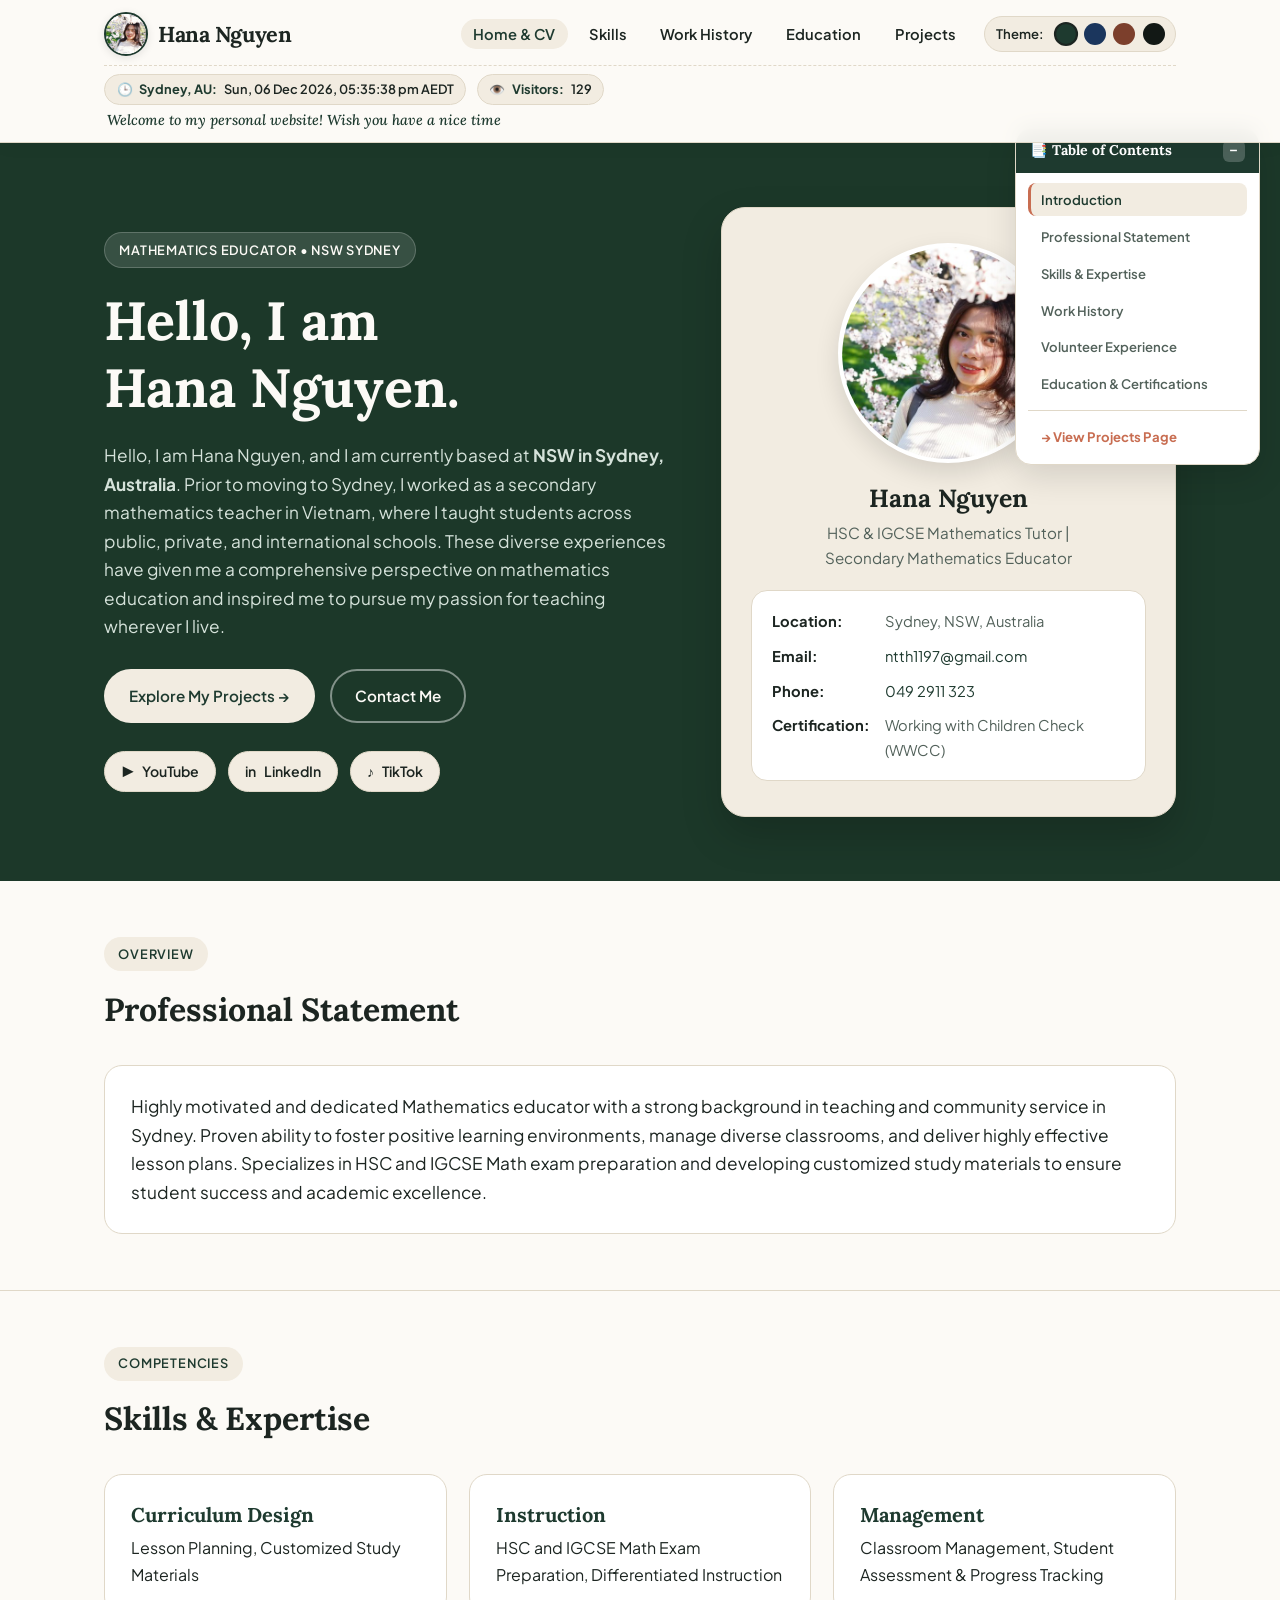
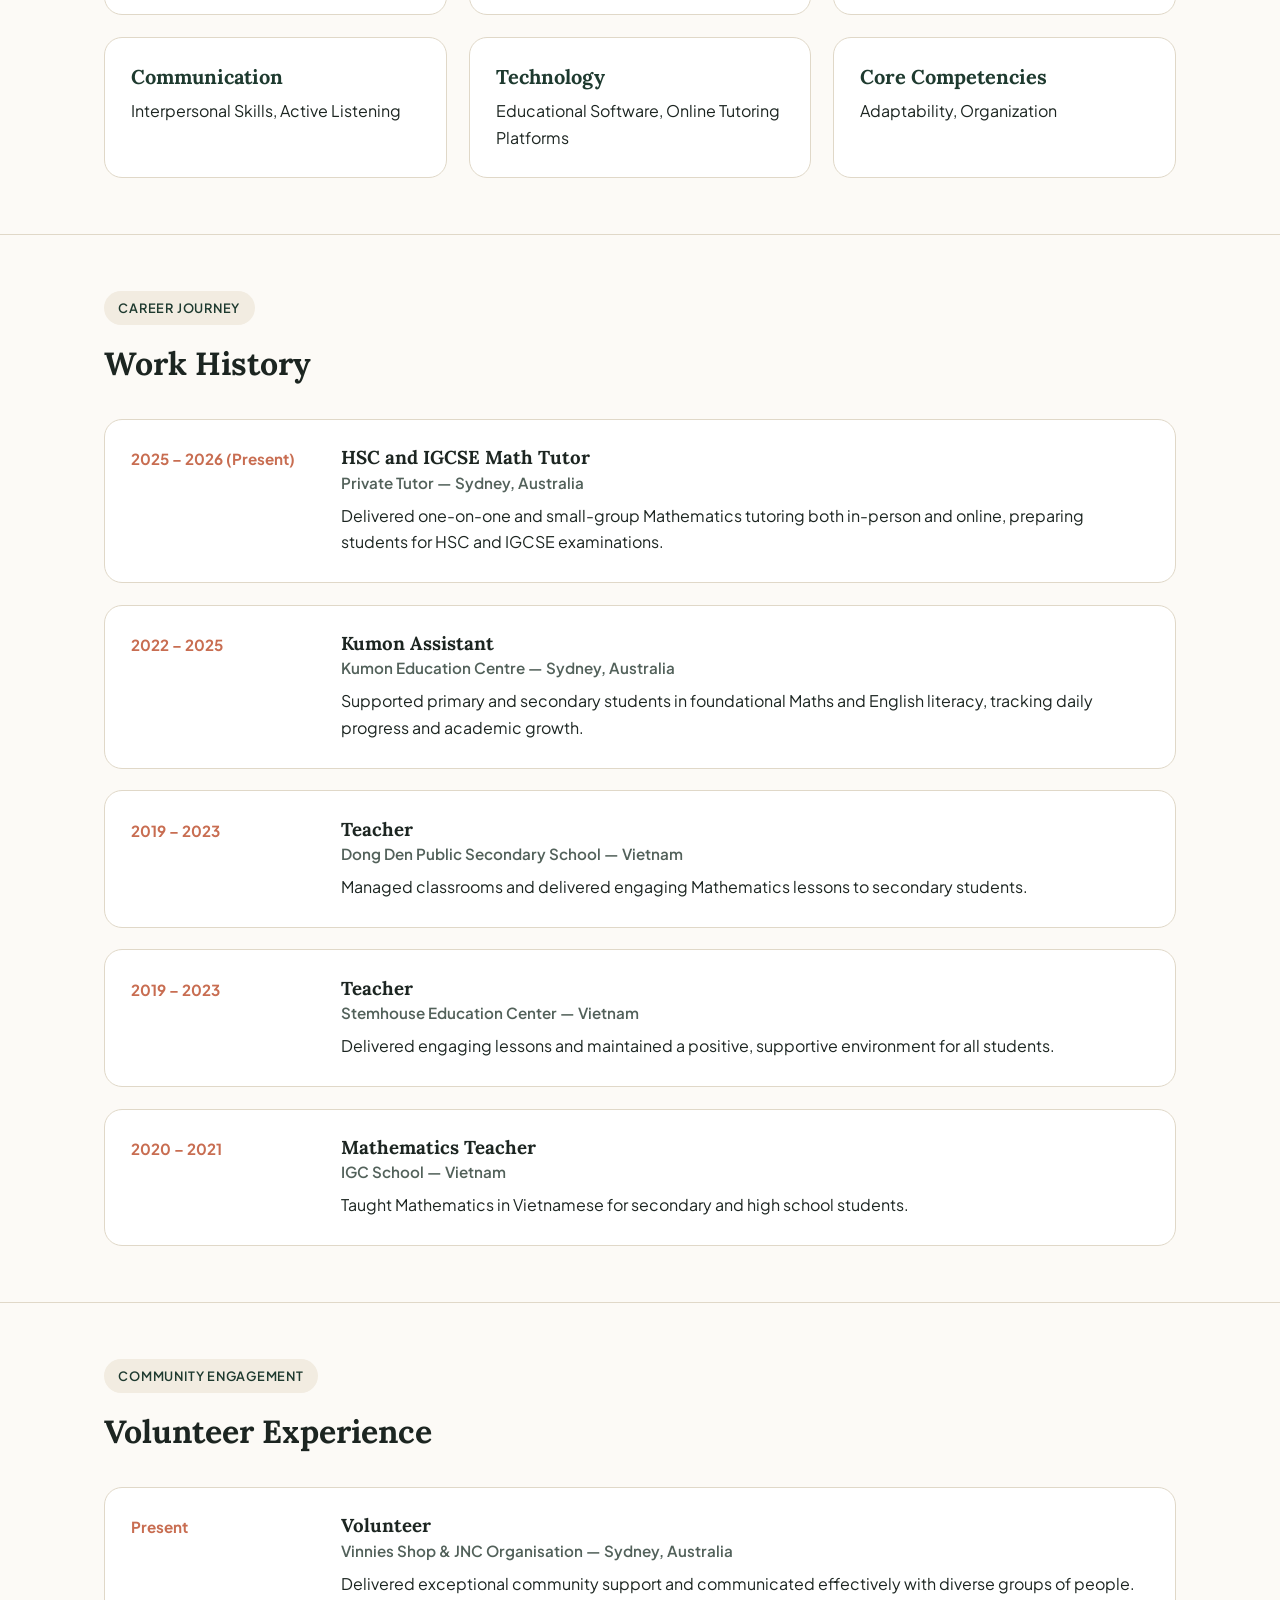
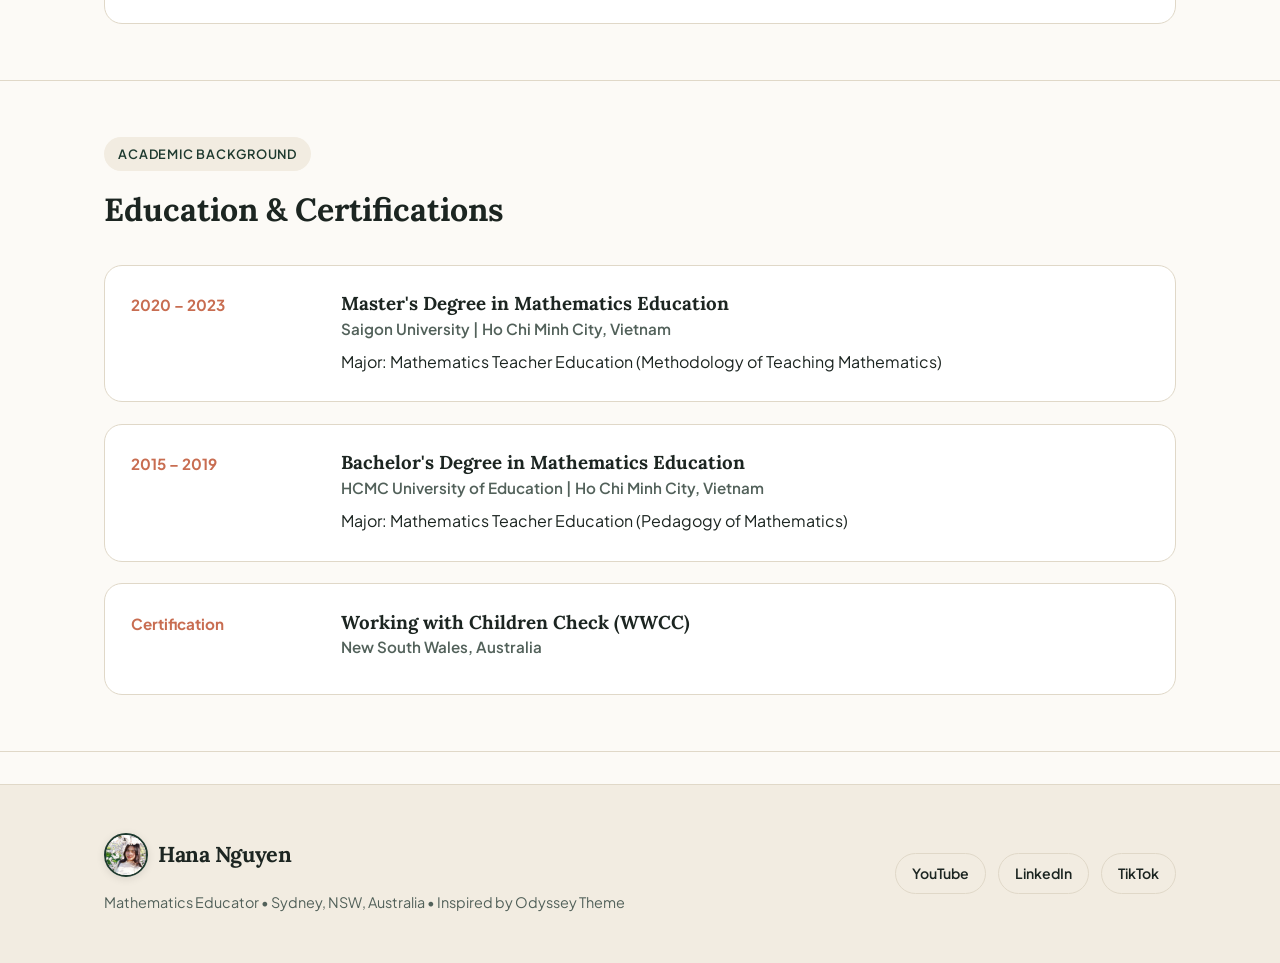
==== commit 874873d9: "Update index.html" ====
--- a/index.html
+++ b/index.html
@@ -262,10 +262,10 @@
     <section class="hero" id="hero-intro">
       <div class="container hero-grid">
         <div>
-          <span class="eyebrow">Mathematics Educator • UNSW Sydney</span>
+          <span class="eyebrow">Mathematics Educator • NSW Sydney</span>
           <h1>Hello, I am<br>Hana Nguyen.</h1>
           <p class="hero-bio">
-            Hello, I am Hana Nguyen, and I am currently based at <strong>UNSW in Sydney, Australia</strong>. Prior to moving to Sydney, I worked as a secondary mathematics teacher in Vietnam, where I taught students across public, private, and international schools. These diverse experiences have given me a comprehensive perspective on mathematics education and inspired me to pursue my passion for teaching wherever I live.
+            Hello, I am Hana Nguyen, and I am currently based at <strong>NSW in Sydney, Australia</strong>. Prior to moving to Sydney, I worked as a secondary mathematics teacher in Vietnam, where I taught students across public, private, and international schools. These diverse experiences have given me a comprehensive perspective on mathematics education and inspired me to pursue my passion for teaching wherever I live.
           </p>
           <div class="hero-actions">
             <a href="projects.html" class="btn btn-primary">Explore My Projects →</a>
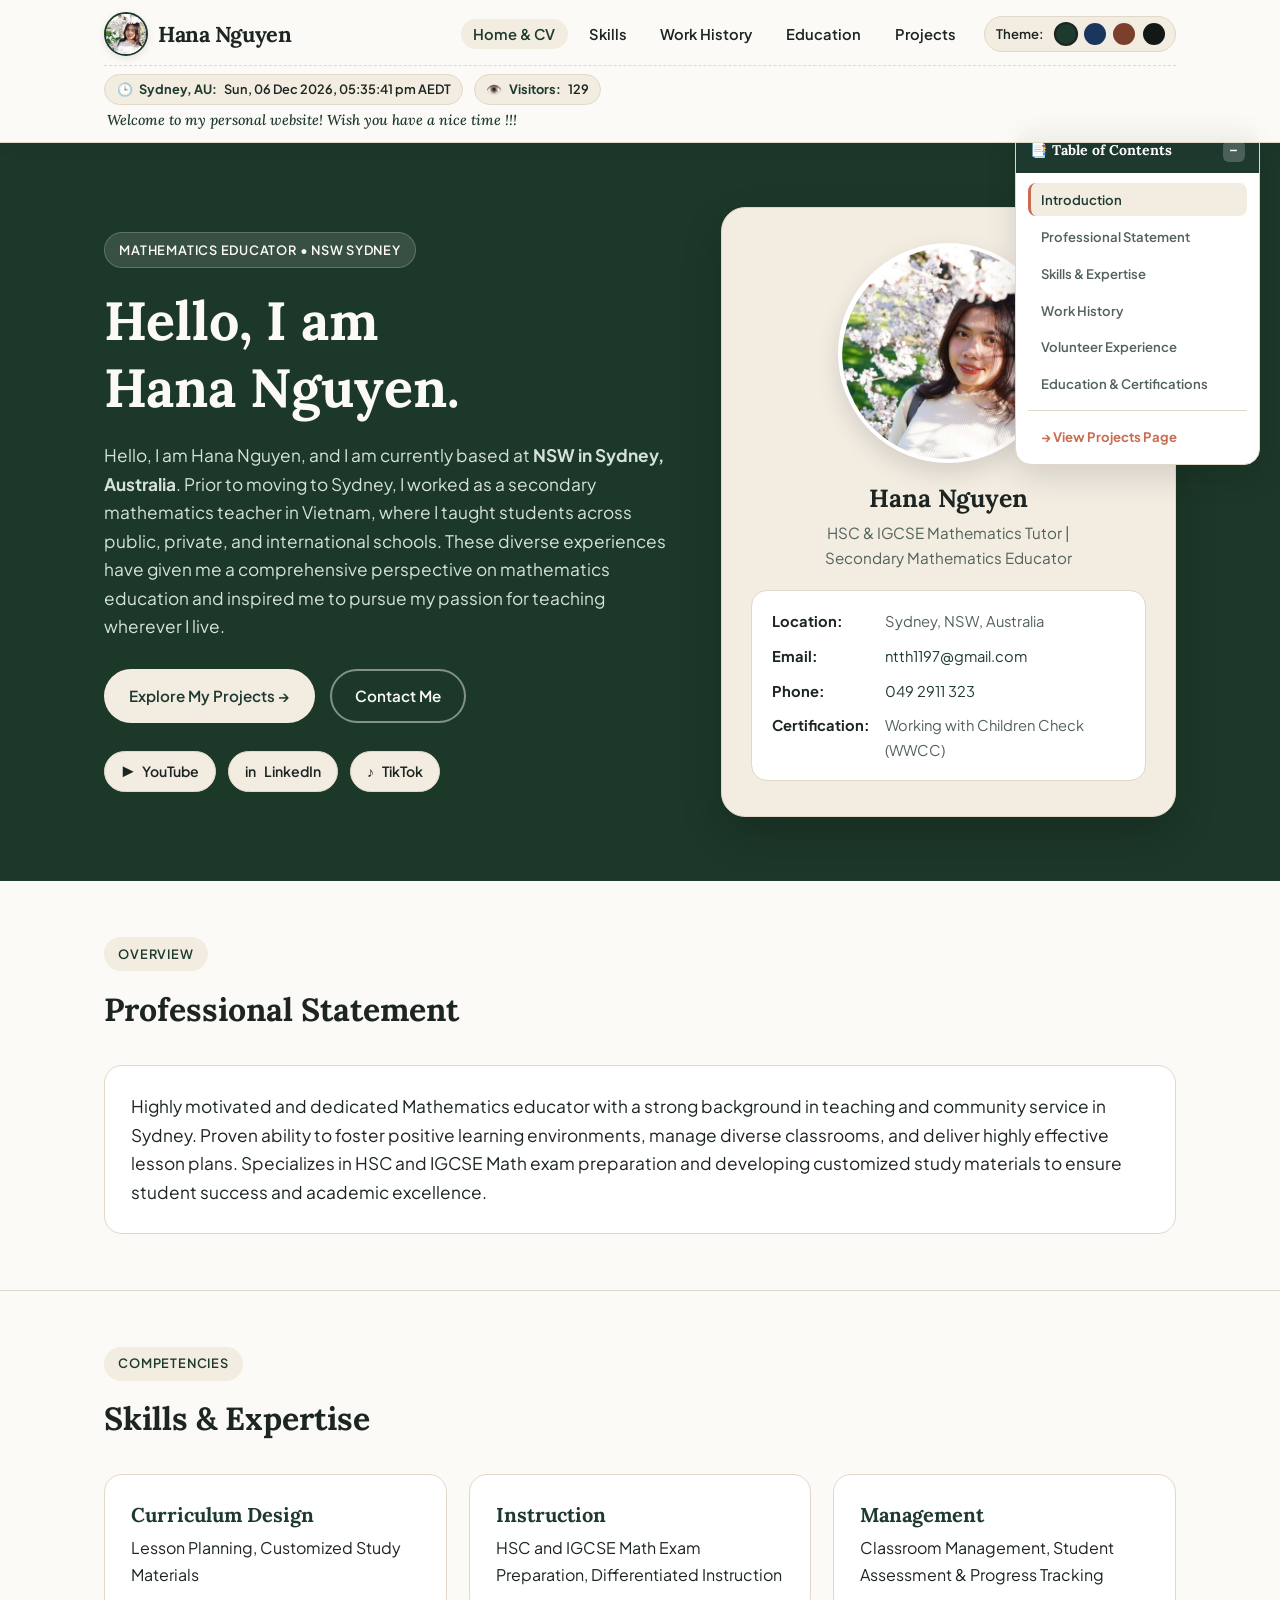
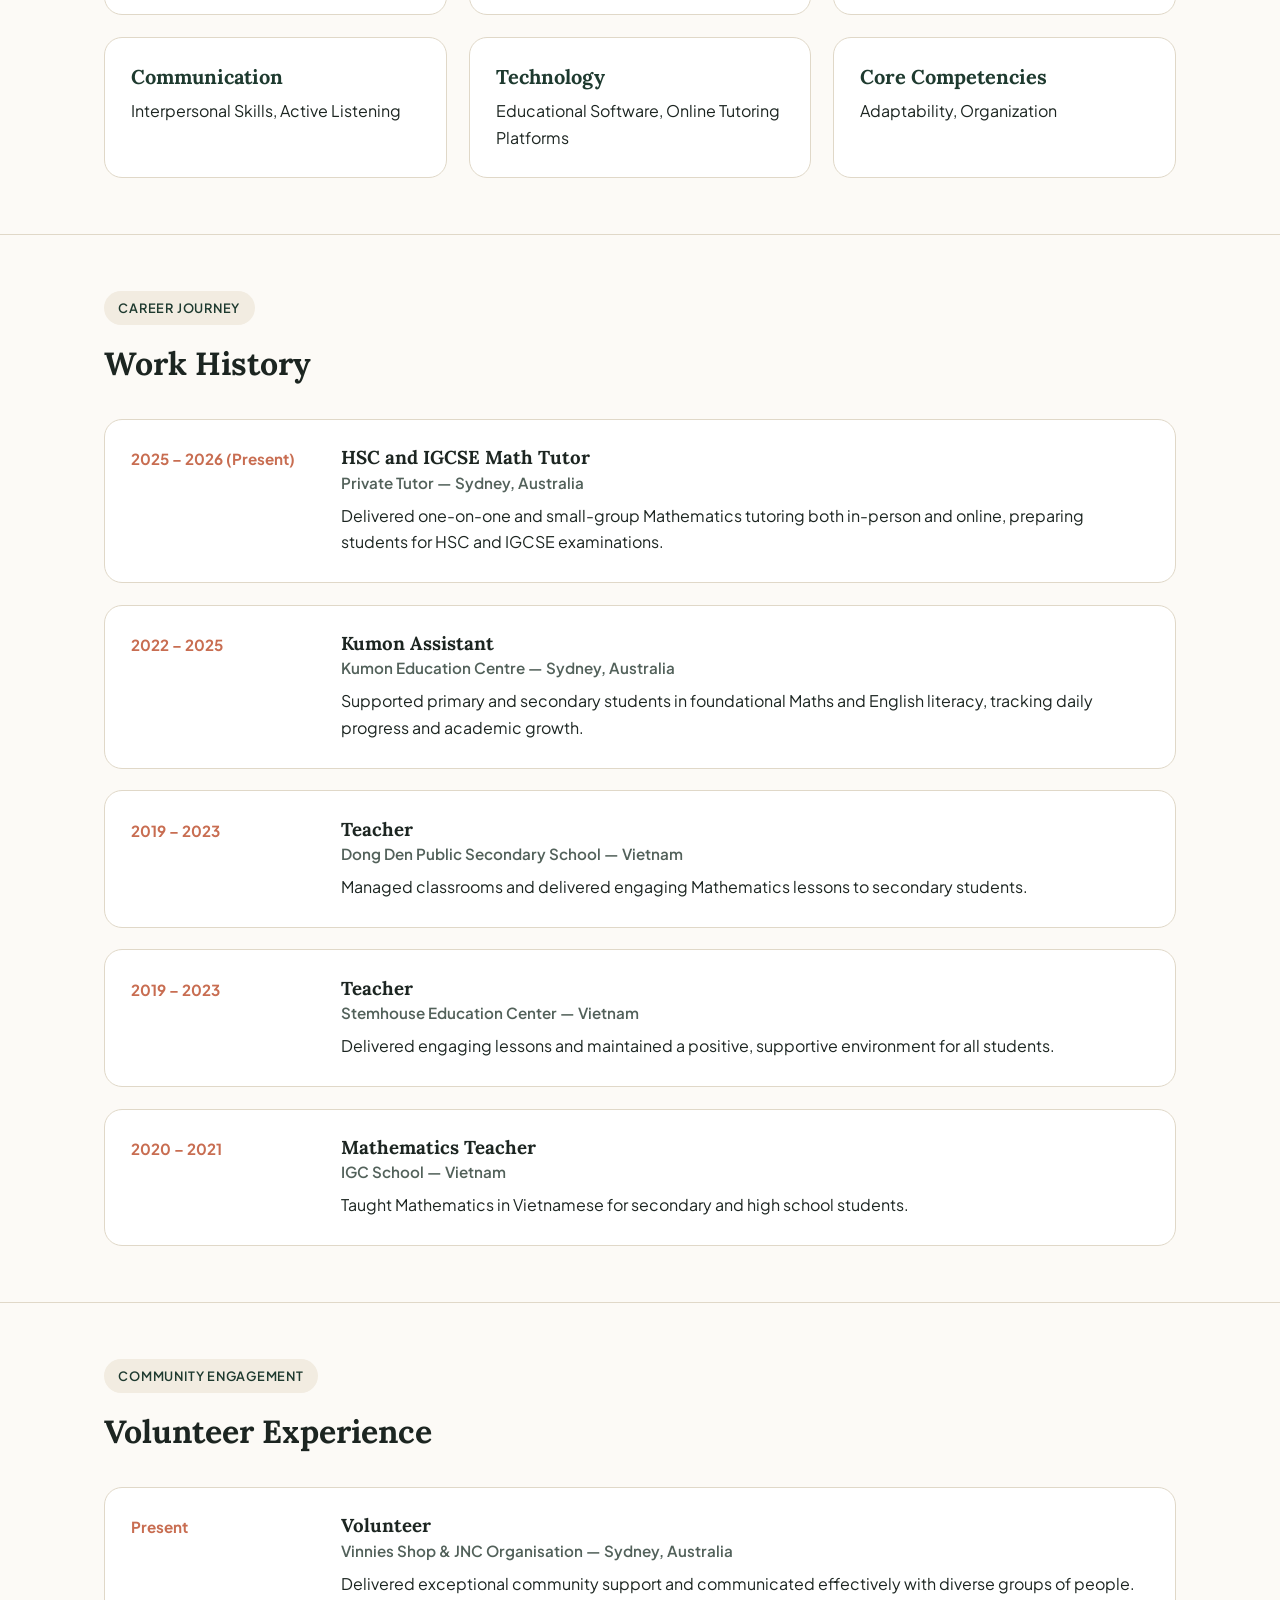
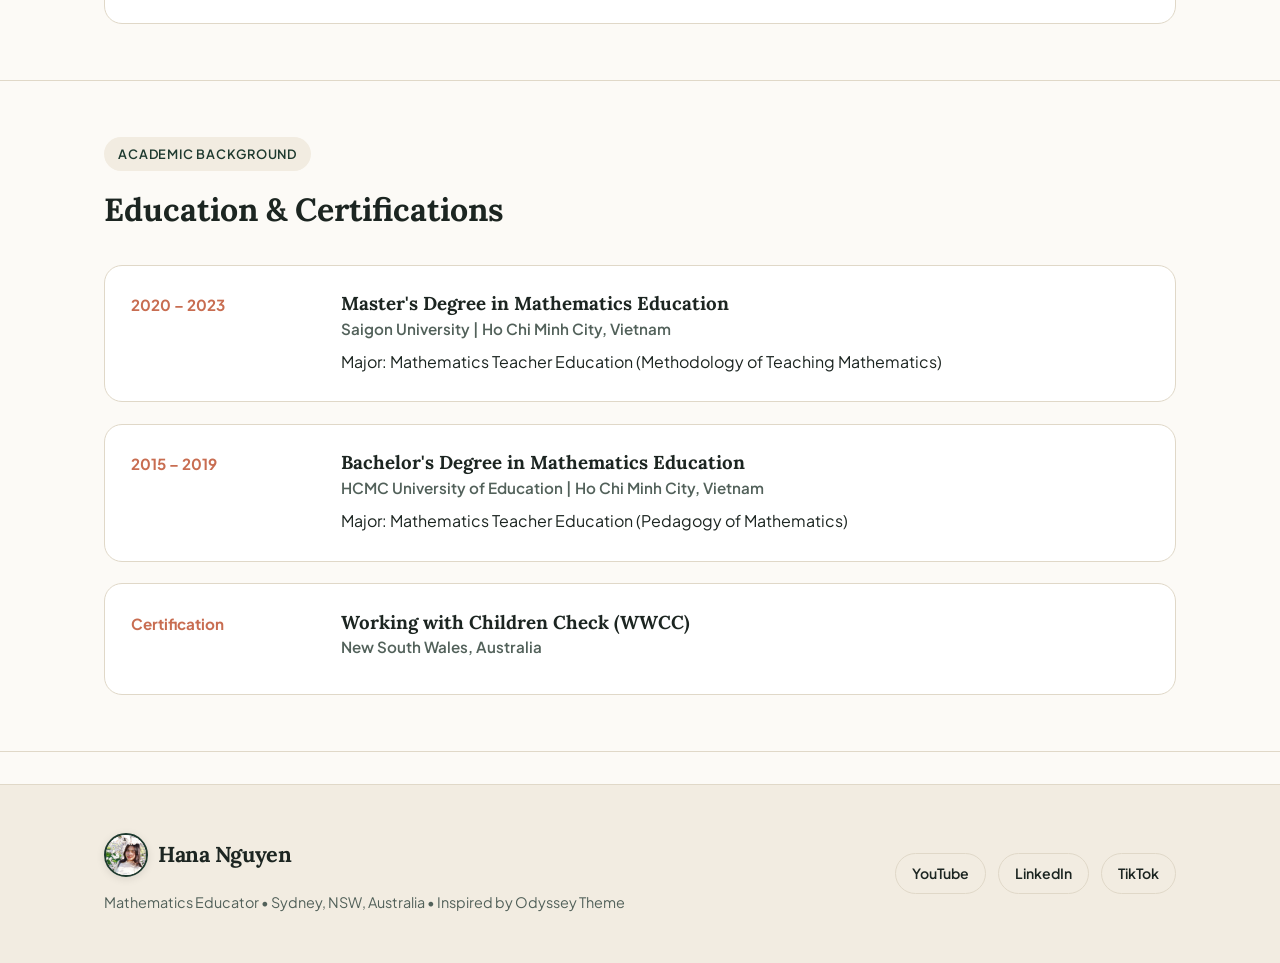
==== commit 33e0da03: "Update index.html" ====
--- a/index.html
+++ b/index.html
@@ -231,7 +231,7 @@
           </div>
         </div>
         <div class="welcome-line">
-          Welcome to my personal website! Wish you have a nice time
+          Welcome to my personal website! Wish you have a nice time !!!
         </div>
       </div>
     </div>
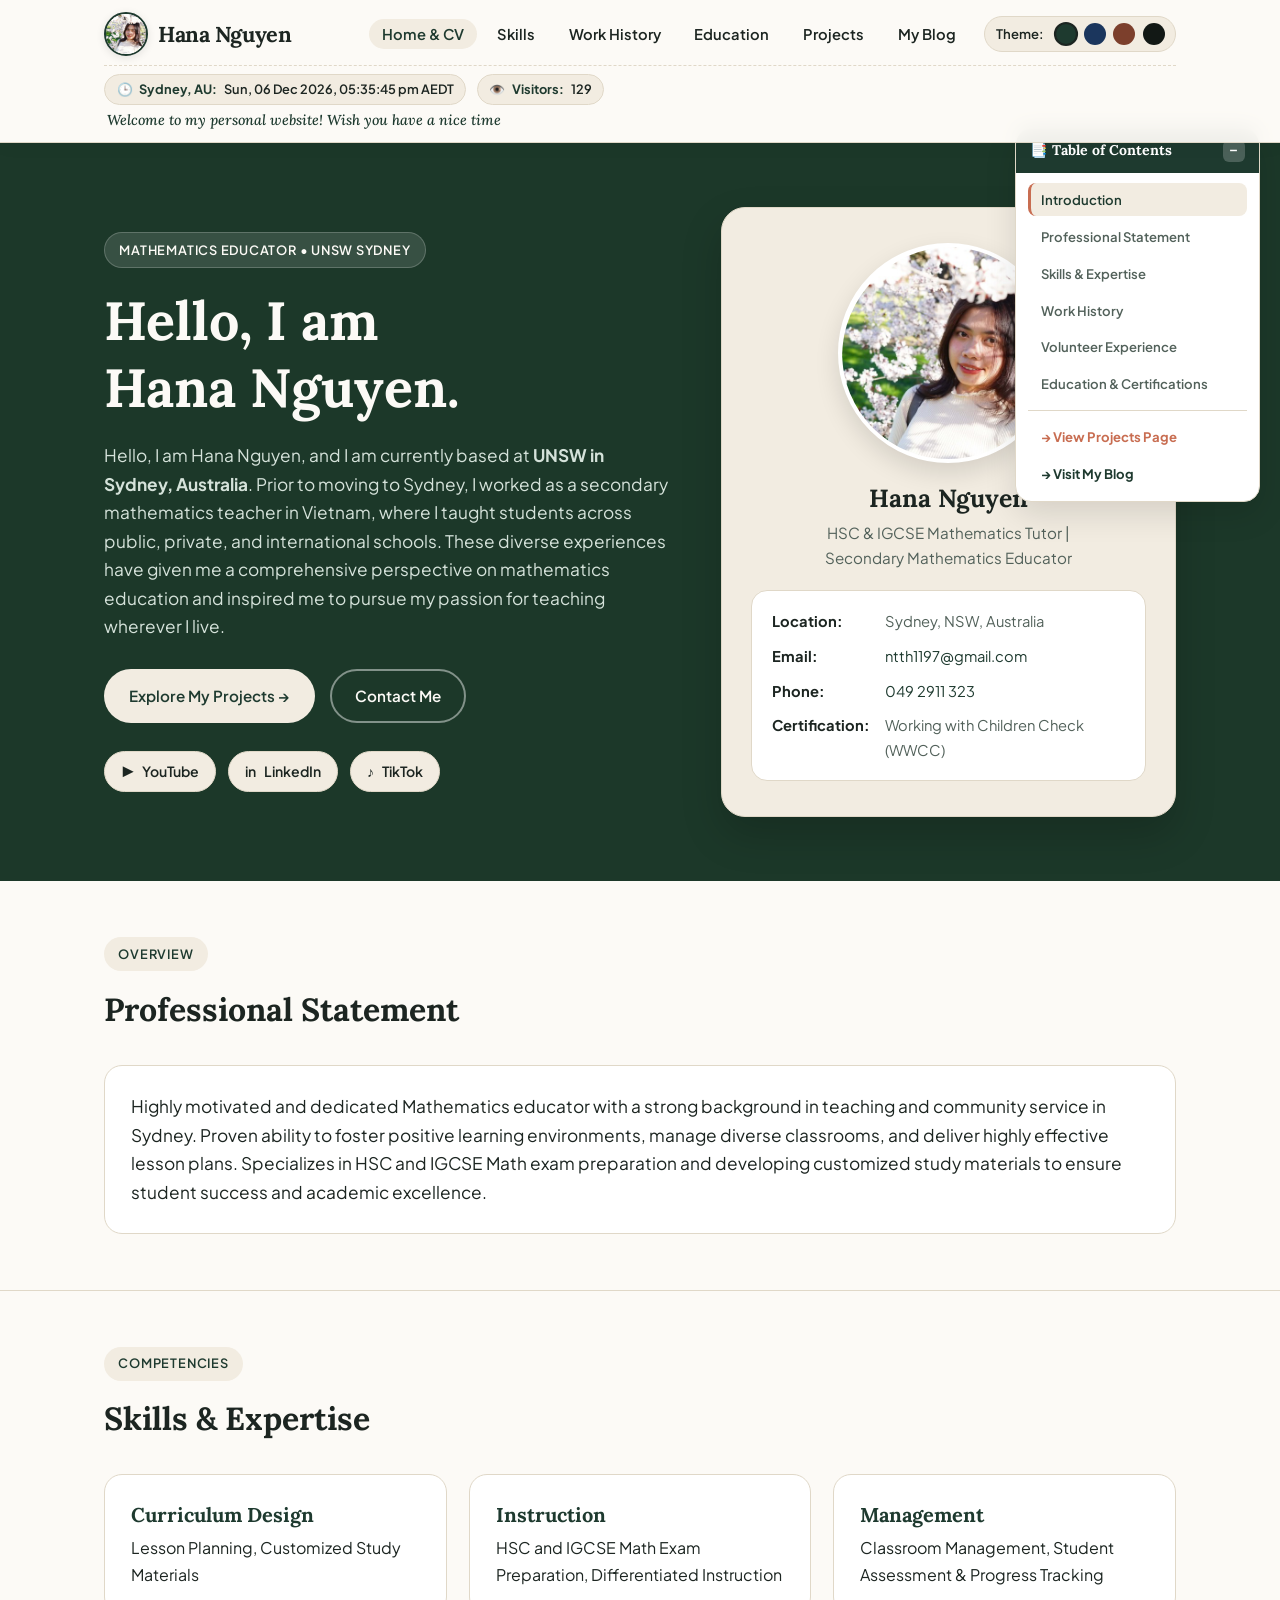
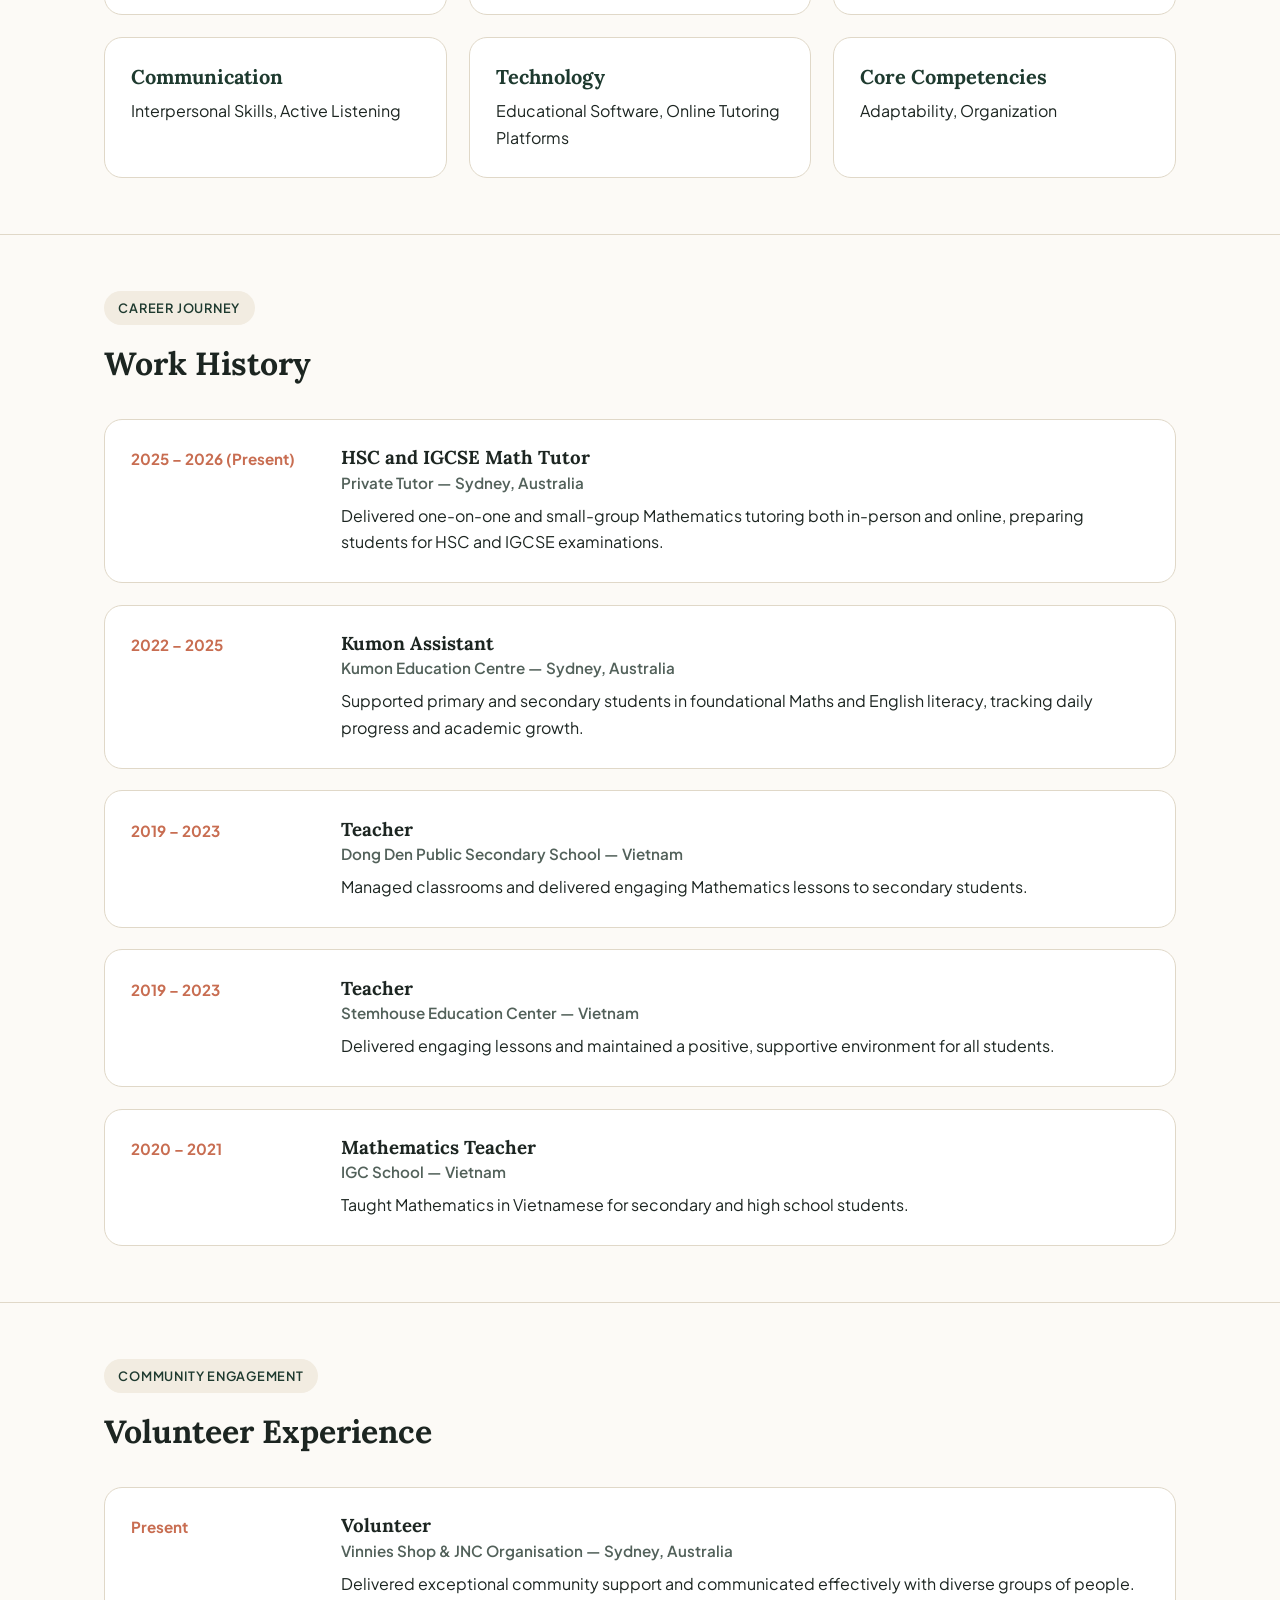
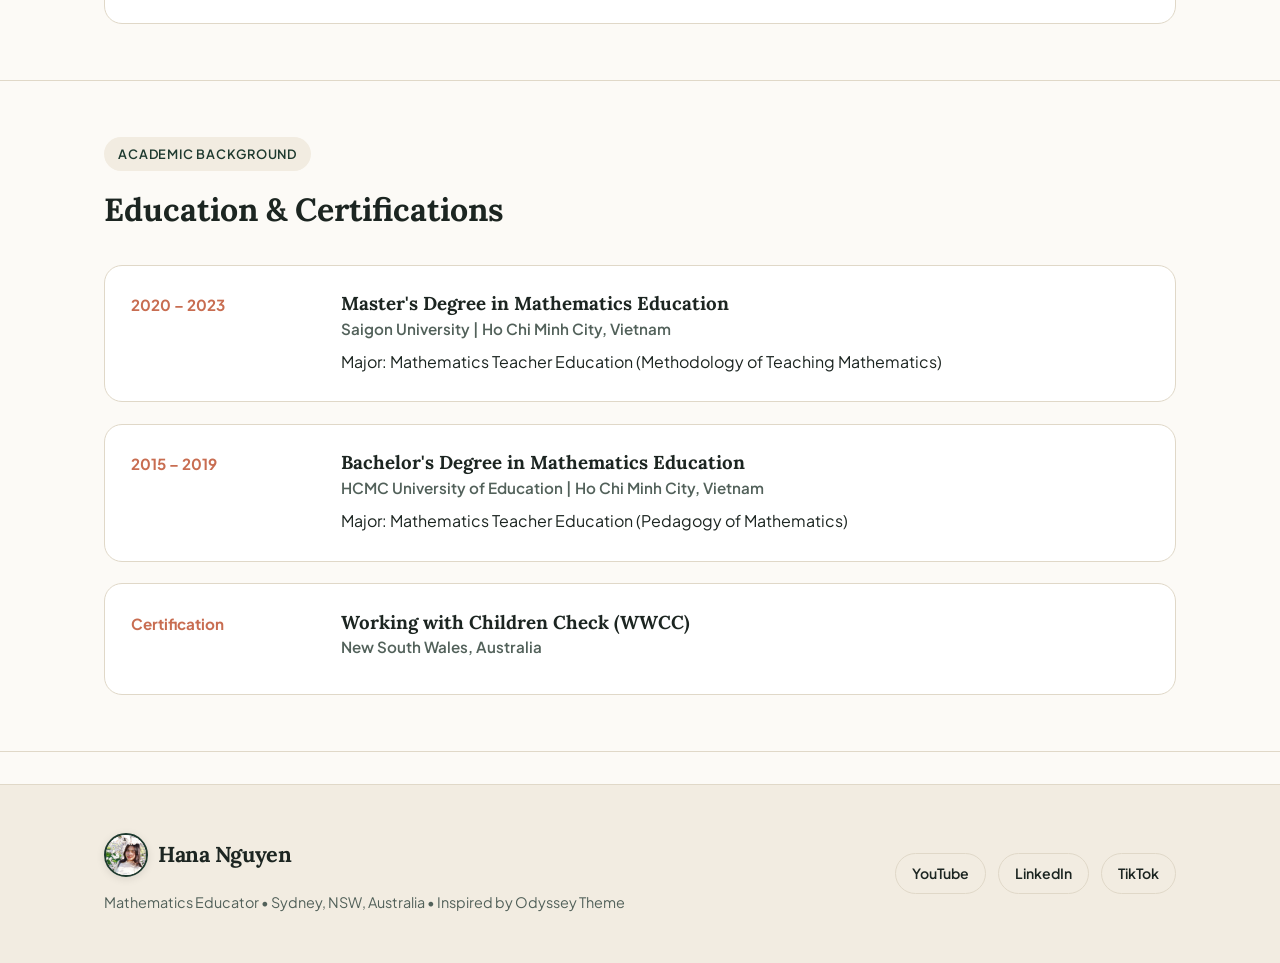
==== commit 70167f18: "Add files via upload" ====
--- a/index.html
+++ b/index.html
@@ -204,6 +204,7 @@
               <li><a href="#experience">Work History</a></li>
               <li><a href="#education">Education</a></li>
               <li><a href="projects.html">Projects</a></li>
+              <li><a href="blog.html">My Blog</a></li>
             </ul>
           </nav>
           <div class="theme-switcher" title="Odyssey Theme Switcher">
@@ -231,7 +232,7 @@
           </div>
         </div>
         <div class="welcome-line">
-          Welcome to my personal website! Wish you have a nice time !!!
+          Welcome to my personal website! Wish you have a nice time
         </div>
       </div>
     </div>
@@ -253,6 +254,7 @@
         <li><a href="#education">Education &amp; Certifications</a></li>
         <li class="toc-divider"></li>
         <li><a href="projects.html" style="color: var(--theme-accent); font-weight: 700;">→ View Projects Page</a></li>
+        <li><a href="blog.html" style="color: var(--theme-primary); font-weight: 700;">→ Visit My Blog</a></li>
       </ul>
     </div>
   </aside>
@@ -262,10 +264,10 @@
     <section class="hero" id="hero-intro">
       <div class="container hero-grid">
         <div>
-          <span class="eyebrow">Mathematics Educator • NSW Sydney</span>
+          <span class="eyebrow">Mathematics Educator • UNSW Sydney</span>
           <h1>Hello, I am<br>Hana Nguyen.</h1>
           <p class="hero-bio">
-            Hello, I am Hana Nguyen, and I am currently based at <strong>NSW in Sydney, Australia</strong>. Prior to moving to Sydney, I worked as a secondary mathematics teacher in Vietnam, where I taught students across public, private, and international schools. These diverse experiences have given me a comprehensive perspective on mathematics education and inspired me to pursue my passion for teaching wherever I live.
+            Hello, I am Hana Nguyen, and I am currently based at <strong>UNSW in Sydney, Australia</strong>. Prior to moving to Sydney, I worked as a secondary mathematics teacher in Vietnam, where I taught students across public, private, and international schools. These diverse experiences have given me a comprehensive perspective on mathematics education and inspired me to pursue my passion for teaching wherever I live.
           </p>
           <div class="hero-actions">
             <a href="projects.html" class="btn btn-primary">Explore My Projects →</a>
--- a/styles.css
+++ b/styles.css
@@ -1,4 +1,4 @@
-/* Odyssey Theme Inspired Stylesheet for Hana Nguyen Portfolio (v7) */
+/* Odyssey Theme Inspired Stylesheet for Hana Nguyen Portfolio (v8) */
 :root, [data-theme="classic"] {
   --theme-bg: #fcfaf6;
   --theme-surface: #f2ece1;
@@ -762,3 +762,121 @@
     grid-template-columns: 1fr;
   }
 }
+
+/* Blog Page Specific Styles (v8) */
+.blog-filter-bar {
+  display: flex;
+  flex-wrap: wrap;
+  gap: 0.6rem;
+  margin-bottom: 2rem;
+}
+
+.filter-btn {
+  background-color: var(--theme-surface);
+  color: var(--theme-text);
+  border: 1px solid var(--theme-border);
+  padding: 0.45rem 1.05rem;
+  border-radius: 999px;
+  font-family: inherit;
+  font-size: 0.88rem;
+  font-weight: 600;
+  cursor: pointer;
+  transition: all 0.2s ease;
+}
+
+.filter-btn:hover,
+.filter-btn.active {
+  background-color: var(--theme-primary);
+  color: var(--theme-on-primary);
+  border-color: var(--theme-primary);
+}
+
+.blog-grid {
+  display: grid;
+  grid-template-columns: 1fr;
+  gap: 2rem;
+}
+
+.blog-post-card {
+  background-color: var(--theme-surface-2);
+  border: 1px solid var(--theme-border);
+  border-radius: 20px;
+  padding: 2rem;
+  box-shadow: 0 8px 24px rgba(0, 0, 0, 0.04);
+  transition: transform 0.2s ease, box-shadow 0.2s ease;
+}
+
+.blog-post-card:hover {
+  transform: translateY(-3px);
+  box-shadow: 0 14px 30px rgba(0, 0, 0, 0.07);
+}
+
+.blog-meta {
+  display: flex;
+  flex-wrap: wrap;
+  align-items: center;
+  gap: 0.75rem;
+  margin-bottom: 0.85rem;
+  font-size: 0.84rem;
+  color: var(--theme-text-muted);
+}
+
+.blog-category-badge {
+  background-color: var(--theme-surface);
+  color: var(--theme-primary);
+  font-weight: 700;
+  padding: 0.25rem 0.75rem;
+  border-radius: 999px;
+  border: 1px solid var(--theme-border);
+}
+
+.blog-post-card h2 {
+  font-size: 1.55rem;
+  margin-bottom: 0.75rem;
+  color: var(--theme-primary);
+}
+
+.blog-excerpt {
+  color: var(--theme-text-muted);
+  margin-bottom: 1.15rem;
+  font-size: 1.02rem;
+}
+
+.blog-full-content {
+  margin-top: 1.25rem;
+  padding-top: 1.25rem;
+  border-top: 1px dashed var(--theme-border);
+  color: var(--theme-text);
+}
+
+.blog-full-content p {
+  margin-bottom: 1rem;
+}
+
+.blog-full-content ul {
+  margin: 0.5rem 0 1rem 1.4rem;
+}
+
+.blog-full-content li {
+  margin-bottom: 0.4rem;
+}
+
+.read-more-toggle {
+  display: inline-flex;
+  align-items: center;
+  gap: 0.4rem;
+  background-color: var(--theme-surface);
+  color: var(--theme-primary);
+  border: 1px solid var(--theme-border);
+  padding: 0.5rem 1.1rem;
+  border-radius: 999px;
+  font-weight: 700;
+  font-size: 0.88rem;
+  cursor: pointer;
+  transition: all 0.2s ease;
+}
+
+.read-more-toggle:hover {
+  background-color: var(--theme-primary);
+  color: var(--theme-on-primary);
+}
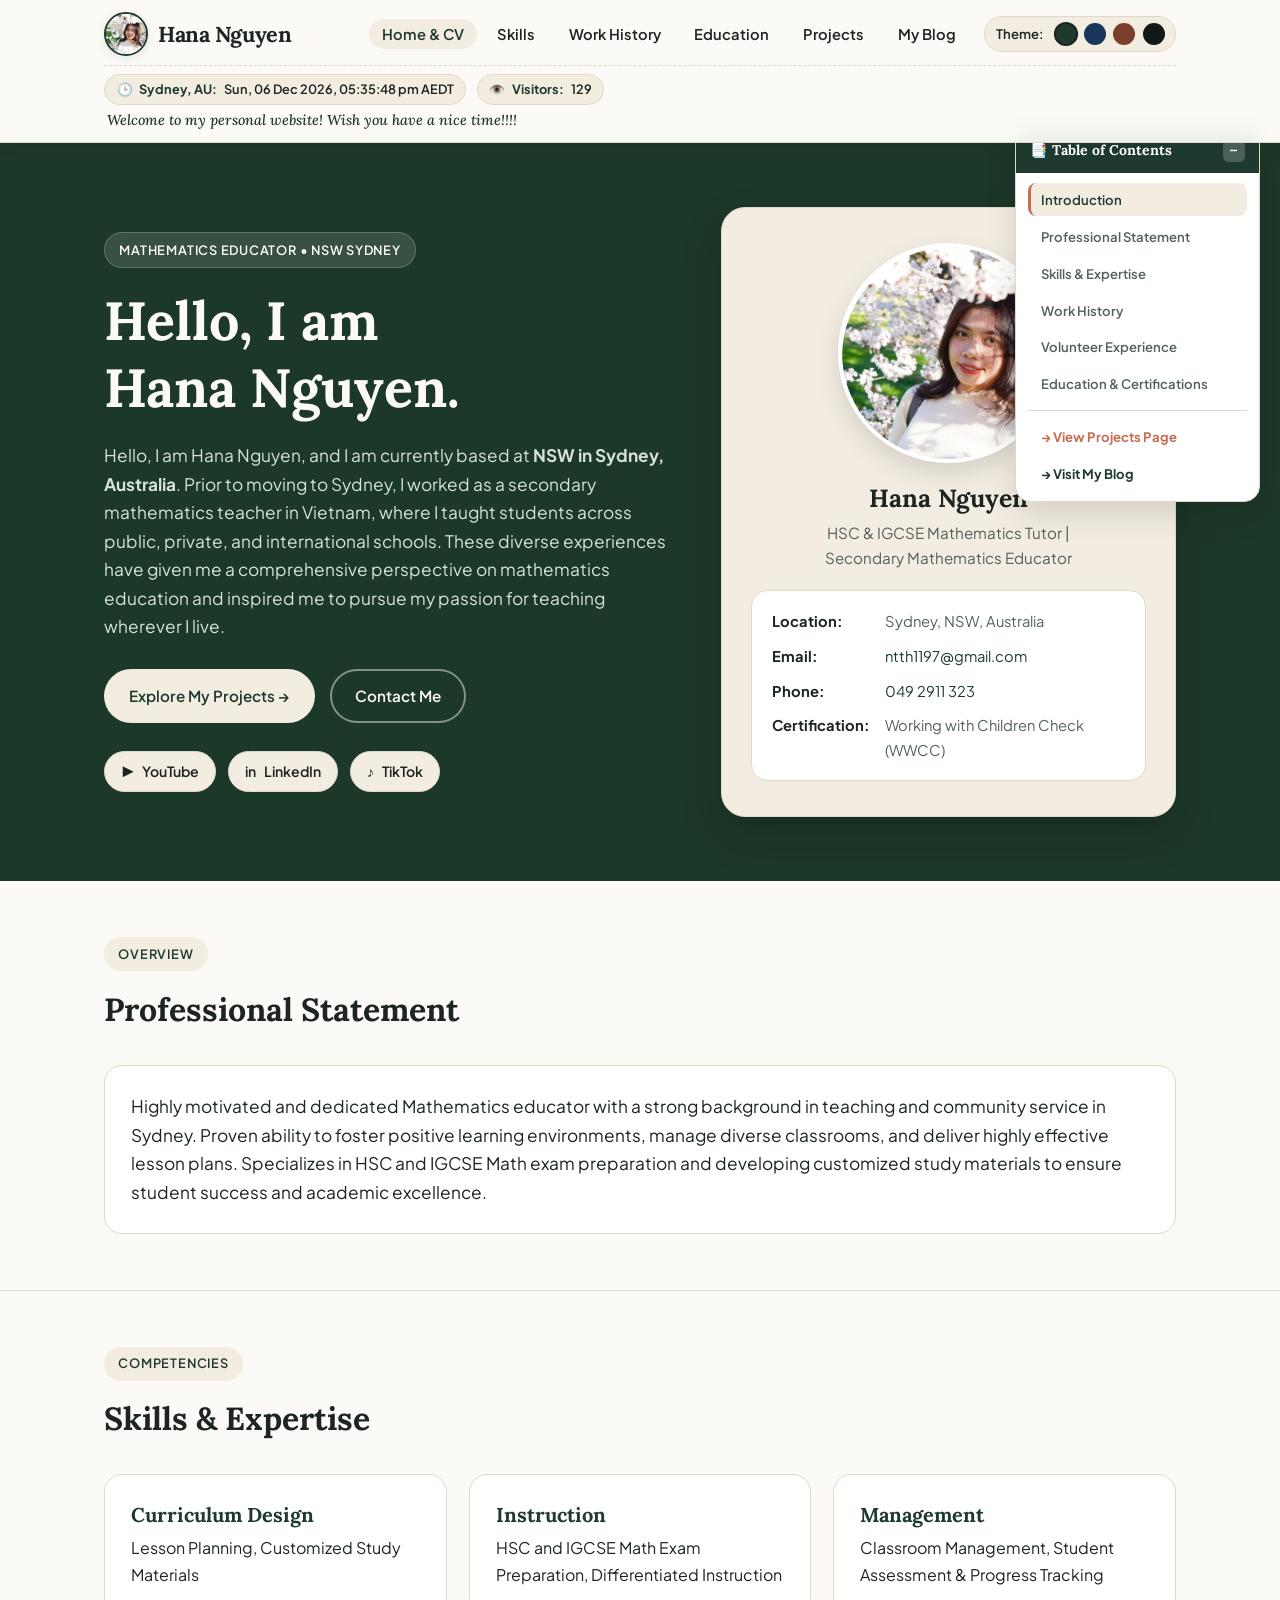
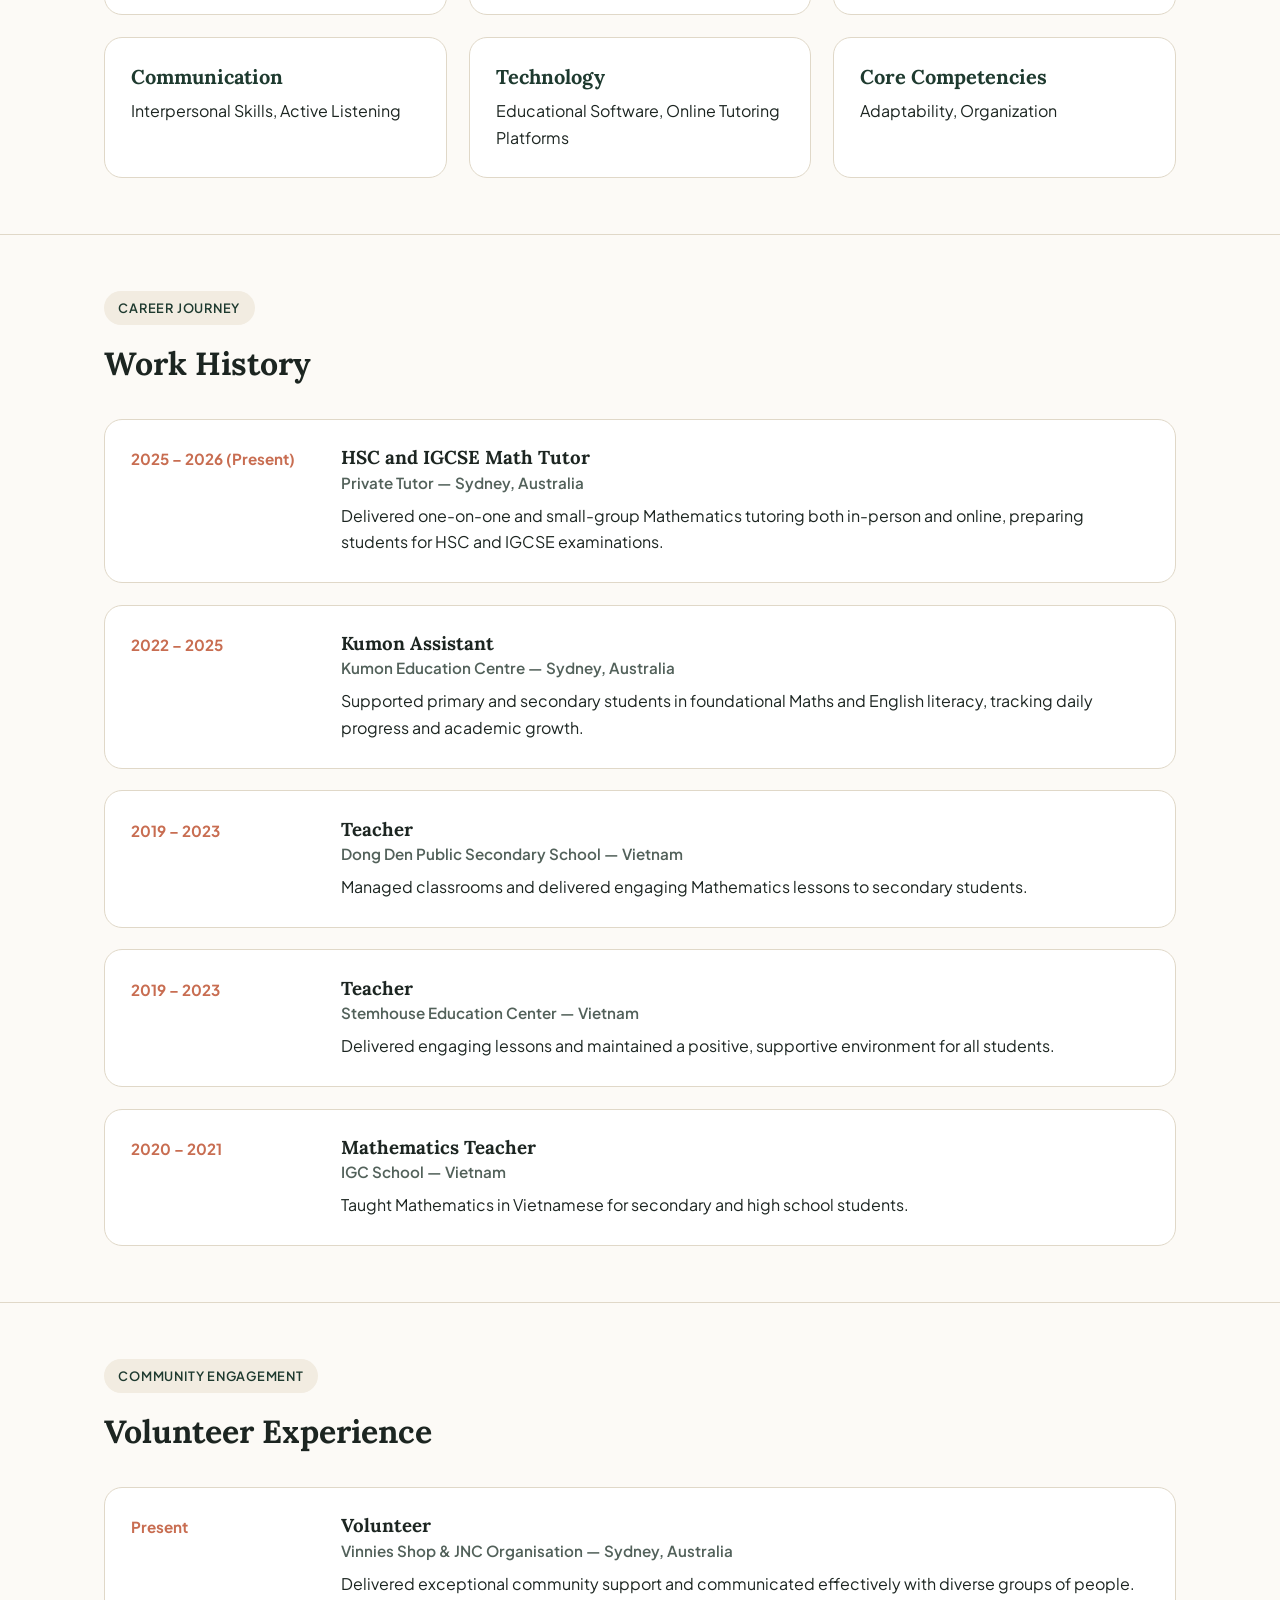
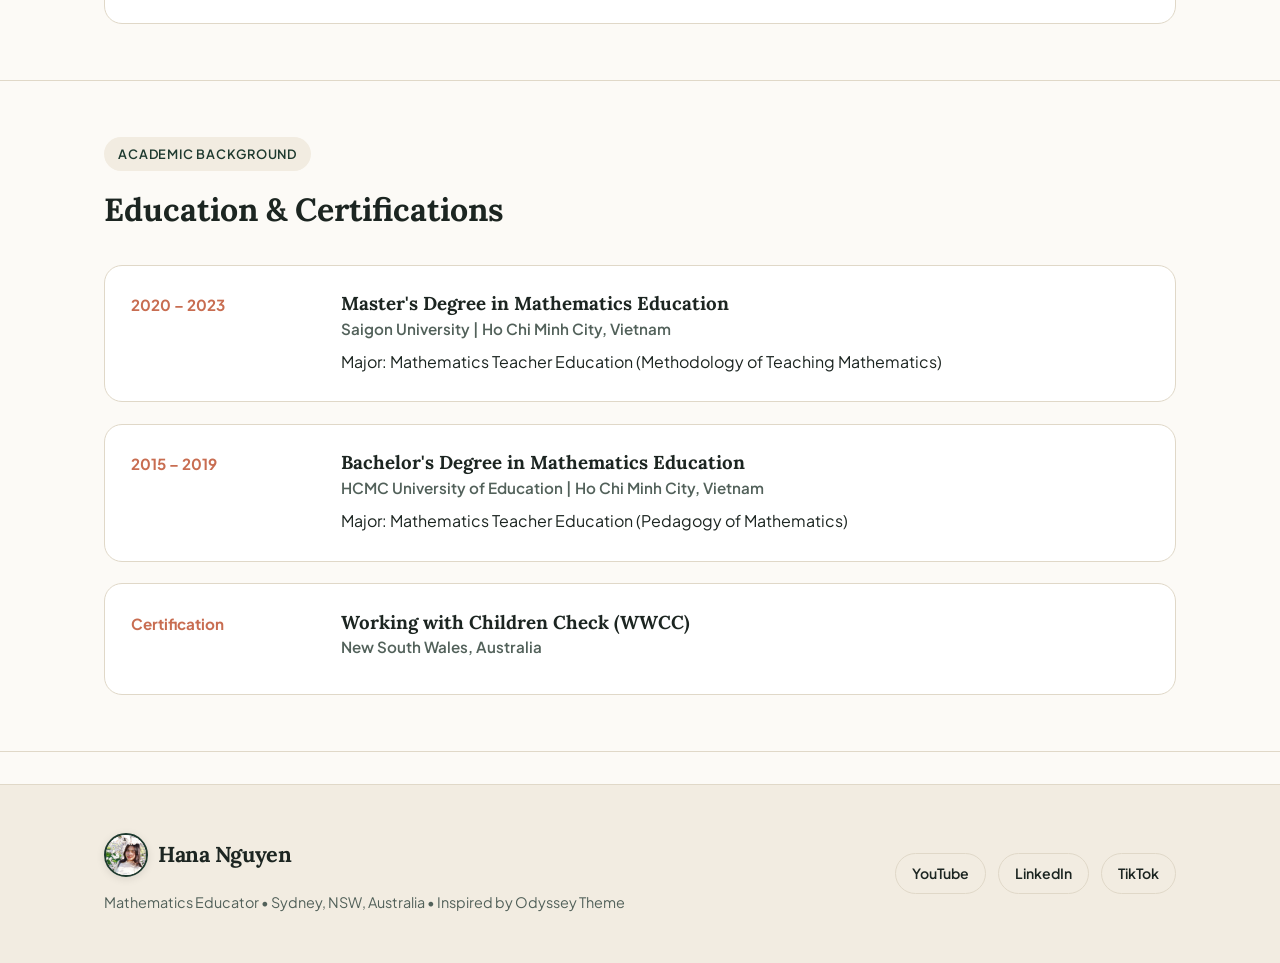
==== commit b39ecc09: "Update index.html" ====
--- a/index.html
+++ b/index.html
@@ -232,7 +232,7 @@
           </div>
         </div>
         <div class="welcome-line">
-          Welcome to my personal website! Wish you have a nice time
+          Welcome to my personal website! Wish you have a nice time!!!!
         </div>
       </div>
     </div>
@@ -264,10 +264,10 @@
     <section class="hero" id="hero-intro">
       <div class="container hero-grid">
         <div>
-          <span class="eyebrow">Mathematics Educator • UNSW Sydney</span>
+          <span class="eyebrow">Mathematics Educator • NSW Sydney</span>
           <h1>Hello, I am<br>Hana Nguyen.</h1>
           <p class="hero-bio">
-            Hello, I am Hana Nguyen, and I am currently based at <strong>UNSW in Sydney, Australia</strong>. Prior to moving to Sydney, I worked as a secondary mathematics teacher in Vietnam, where I taught students across public, private, and international schools. These diverse experiences have given me a comprehensive perspective on mathematics education and inspired me to pursue my passion for teaching wherever I live.
+            Hello, I am Hana Nguyen, and I am currently based at <strong>NSW in Sydney, Australia</strong>. Prior to moving to Sydney, I worked as a secondary mathematics teacher in Vietnam, where I taught students across public, private, and international schools. These diverse experiences have given me a comprehensive perspective on mathematics education and inspired me to pursue my passion for teaching wherever I live.
           </p>
           <div class="hero-actions">
             <a href="projects.html" class="btn btn-primary">Explore My Projects →</a>
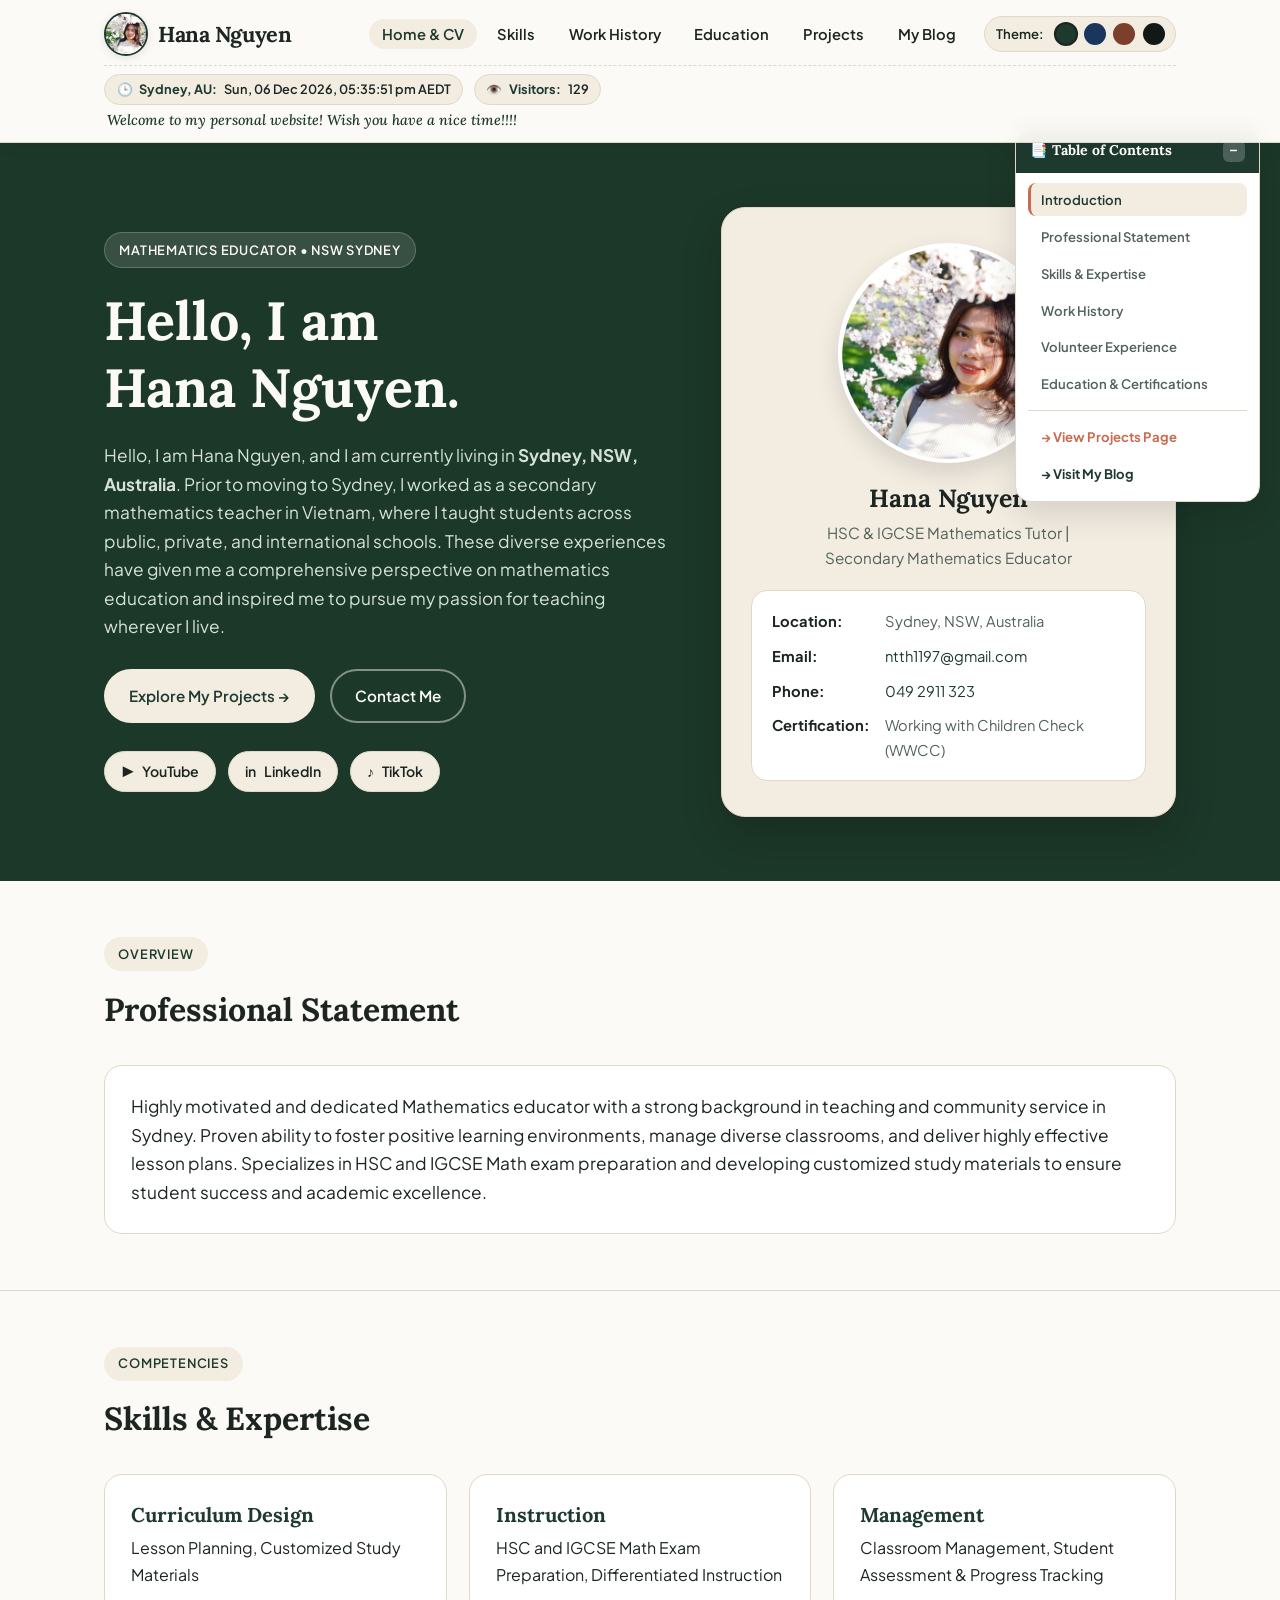
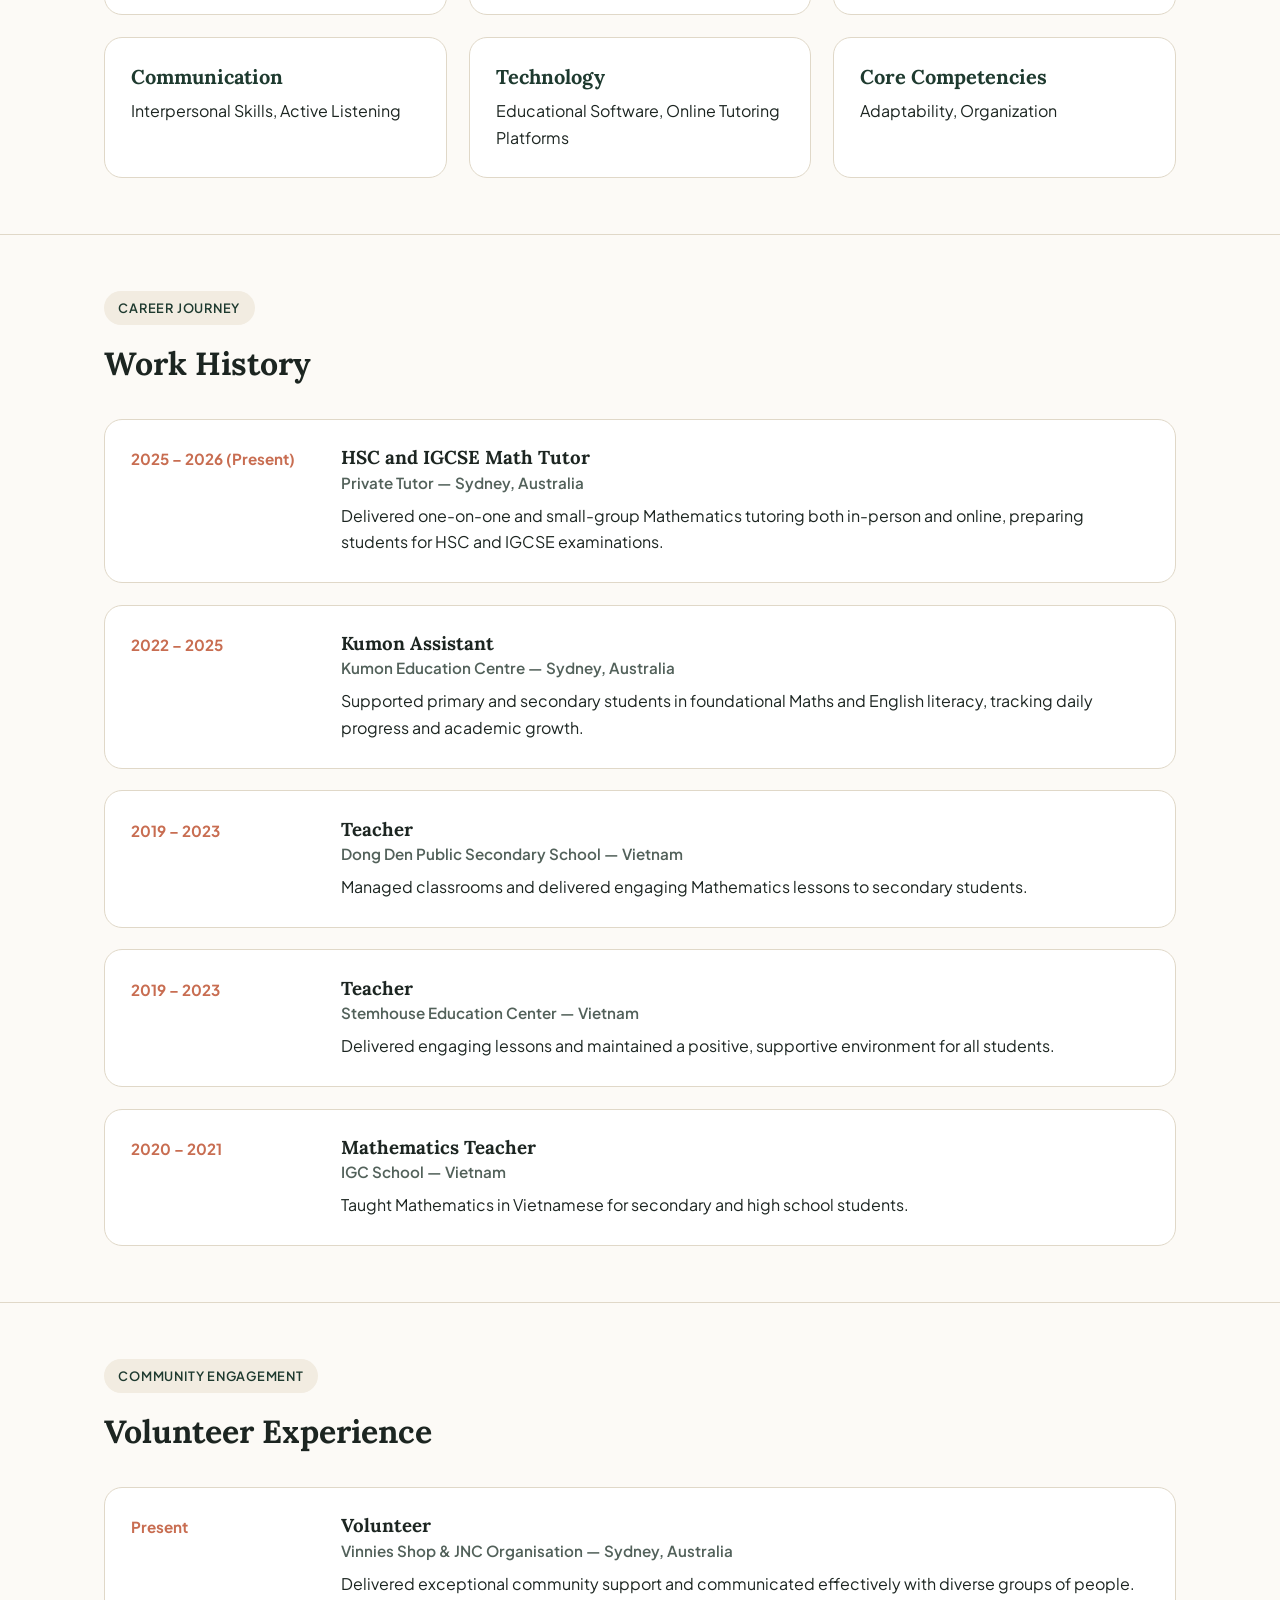
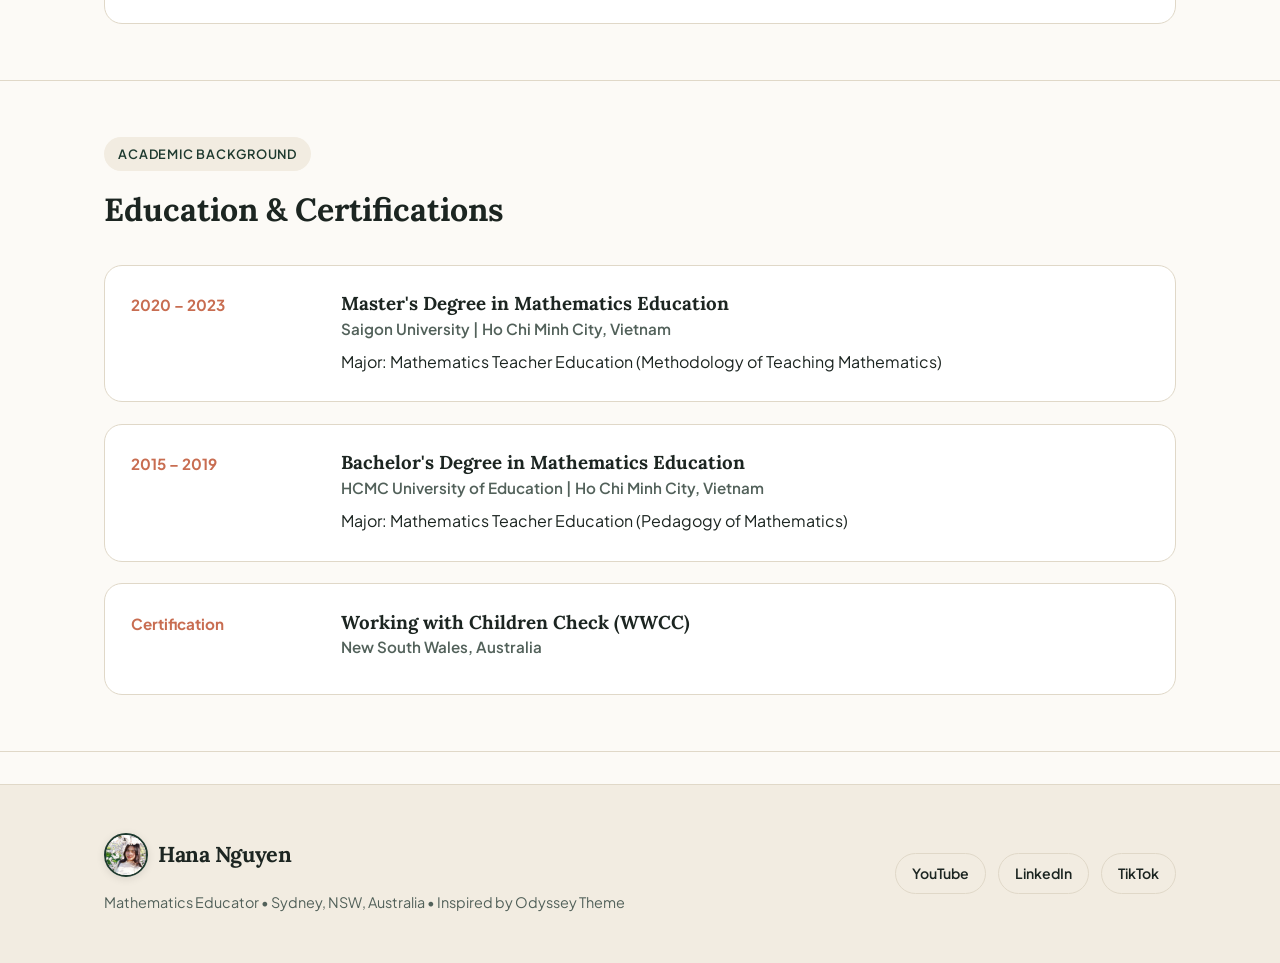
==== commit 4271f329: "Update index.html" ====
--- a/index.html
+++ b/index.html
@@ -267,7 +267,7 @@
           <span class="eyebrow">Mathematics Educator • NSW Sydney</span>
           <h1>Hello, I am<br>Hana Nguyen.</h1>
           <p class="hero-bio">
-            Hello, I am Hana Nguyen, and I am currently based at <strong>NSW in Sydney, Australia</strong>. Prior to moving to Sydney, I worked as a secondary mathematics teacher in Vietnam, where I taught students across public, private, and international schools. These diverse experiences have given me a comprehensive perspective on mathematics education and inspired me to pursue my passion for teaching wherever I live.
+            Hello, I am Hana Nguyen, and I am currently living in  <strong> Sydney, NSW, Australia</strong>. Prior to moving to Sydney, I worked as a secondary mathematics teacher in Vietnam, where I taught students across public, private, and international schools. These diverse experiences have given me a comprehensive perspective on mathematics education and inspired me to pursue my passion for teaching wherever I live.
           </p>
           <div class="hero-actions">
             <a href="projects.html" class="btn btn-primary">Explore My Projects →</a>
